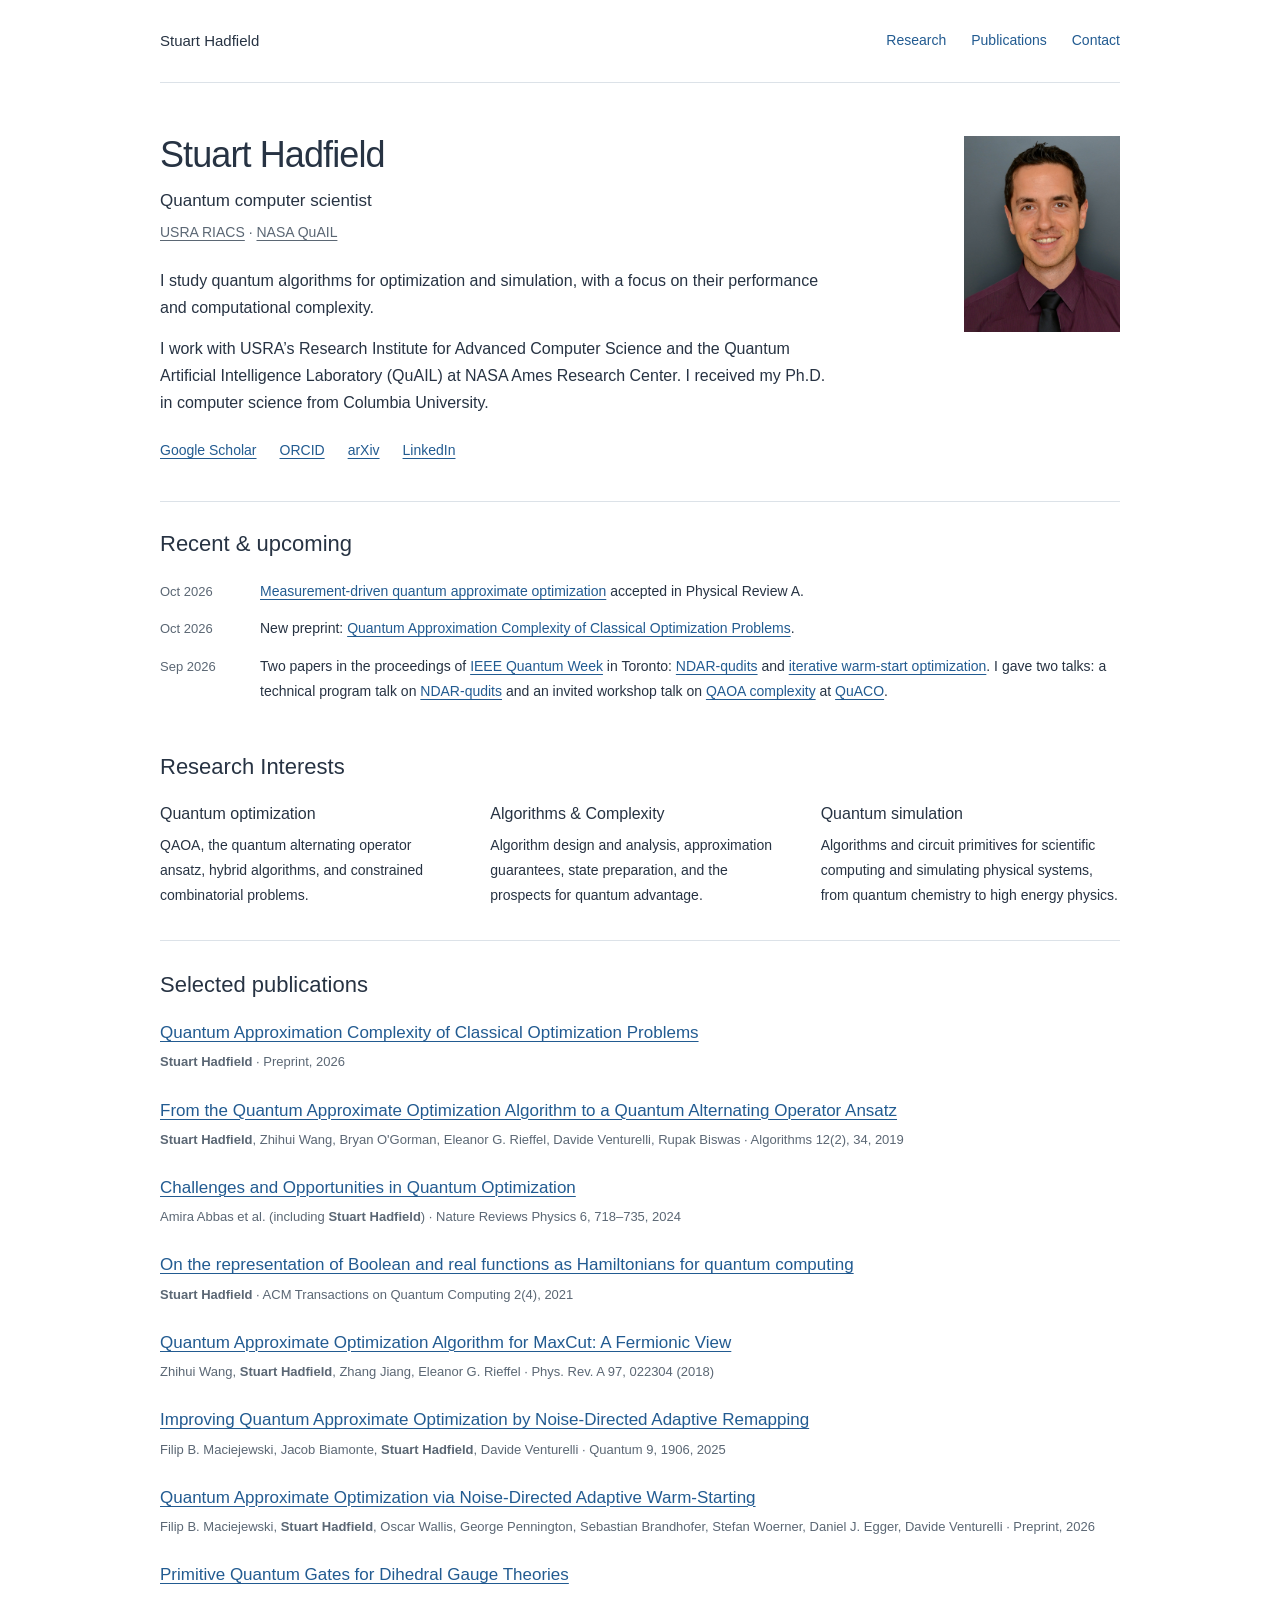
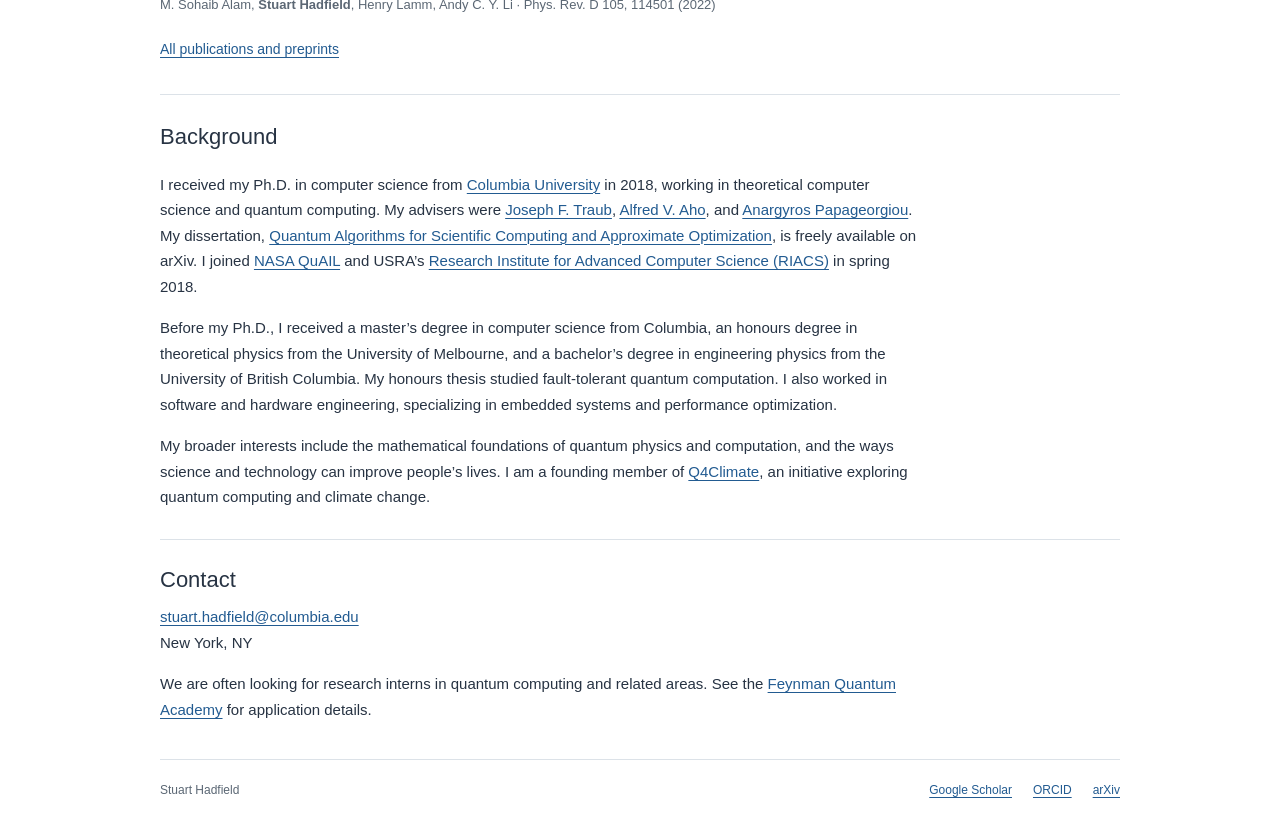
==== index.html @ d13da504 "Separate QAOA paper and QuACO workshop links" ====
<!doctype html>
<html lang="en">
<head>
  <meta charset="utf-8">
  <meta name="viewport" content="width=device-width, initial-scale=1">
  <title>Stuart Hadfield | Quantum Algorithms, Optimization &amp; Complexity</title>
  <meta name="description" content="Stuart Hadfield is a quantum computer scientist at USRA/RIACS and NASA QuAIL. Research in quantum algorithms, optimization, complexity, and simulation.">
  <meta name="theme-color" content="#ffffff">
  <meta name="color-scheme" content="light">
  <meta name="referrer" content="strict-origin-when-cross-origin">
  <link rel="canonical" href="https://stuarthadfield.me/">
  <link rel="icon" href="./assets/favicon.svg" type="image/svg+xml">
  <link rel="stylesheet" href="./assets/site.css">
  <meta property="og:type" content="website">
  <meta property="og:title" content="Stuart Hadfield | Quantum Algorithms, Optimization &amp; Complexity">
  <meta property="og:description" content="Stuart Hadfield is a quantum computer scientist at USRA/RIACS and NASA QuAIL. Research in quantum algorithms, optimization, complexity, and simulation.">
  <meta property="og:url" content="https://stuarthadfield.me/">
  <meta property="og:image" content="https://stuarthadfield.me/assets/stuart-hadfield.jpg">
  <meta property="og:image:alt" content="Stuart Hadfield">
  <meta name="twitter:card" content="summary">
  <script type="application/ld+json">{"@context": "https://schema.org", "@type": "ProfilePage", "url": "https://stuarthadfield.me/", "name": "Stuart Hadfield | Quantum Algorithms, Optimization & Complexity", "mainEntity": {"@type": "Person", "@id": "https://stuarthadfield.me/#person", "name": "Stuart Hadfield", "alternateName": "Stuart A. Hadfield", "url": "https://stuarthadfield.me/", "image": "https://stuarthadfield.me/assets/stuart-hadfield.jpg", "jobTitle": "Quantum computer scientist", "affiliation": {"@type": "Organization", "name": "USRA Research Institute for Advanced Computer Science"}, "alumniOf": {"@type": "CollegeOrUniversity", "name": "Columbia University"}, "sameAs": ["https://orcid.org/0000-0002-4607-3921", "https://scholar.google.com/citations?user=0zILLFkAAAAJ", "https://arxiv.org/a/hadfield_s_1", "https://github.com/stuartah"], "knowsAbout": ["Quantum algorithms", "Quantum optimization", "Computational complexity", "Quantum simulation"]}}</script>
  <script defer src="./assets/site.js"></script>
  <script defer src="./assets/analytics.js"></script>
</head>
<body>
<a class="skip-link" href="#main">Skip to content</a>
<header class="site-header wrap">
  <a class="wordmark" href="./" aria-label="Stuart Hadfield, home">Stuart Hadfield</a>
  <button class="menu-toggle" aria-expanded="false" aria-controls="primary-nav" type="button">Menu</button>
  <nav id="primary-nav" aria-label="Main navigation">
    <a href="./#research">Research</a>
    <a href="./publications/">Publications</a>
    <a href="./#contact">Contact</a>
  </nav>
</header>
<main id="main">
<div class="wrap">
  <section class="intro" aria-labelledby="home-title">
    <div class="intro-copy">
      <div class="intro-name">
        <h1 id="home-title">Stuart Hadfield</h1>
        <p class="intro-role">Quantum computer scientist</p>
        <p class="intro-affiliation"><a href="https://riacs.usra.edu/quantum/">USRA RIACS</a> · <a href="https://www.nasa.gov/intelligent-systems-division/discovery-and-systems-health/nasa-quail/">NASA QuAIL</a></p>
      </div>
      <div class="intro-bio">
        <p>I study quantum algorithms for optimization and simulation, with a focus on their performance and computational complexity.</p>
        <p>I work with USRA’s Research Institute for Advanced Computer Science and the Quantum Artificial Intelligence Laboratory (QuAIL) at NASA Ames Research Center. I received my Ph.D. in computer science from Columbia University.</p>
        <div class="intro-links"><a href="https://scholar.google.com/citations?user=0zILLFkAAAAJ">Google Scholar</a><a href="https://orcid.org/0000-0002-4607-3921">ORCID</a><a href="https://arxiv.org/a/hadfield_s_1">arXiv</a><a href="https://www.linkedin.com/in/stuart-hadfield-4b250715">LinkedIn</a></div>
      </div>
    </div>
    <figure class="portrait"><img src="assets/stuart-hadfield.jpg" width="1789" height="2048" alt="Stuart Hadfield" fetchpriority="high"></figure>
  </section>
  <section class="recent-updates" id="news" aria-labelledby="news-title"><h2 id="news-title">Recent &amp; upcoming</h2><ul class="updates-list"><li><time datetime="2026-10-22">Oct 2026</time><p><a href="https://journals.aps.org/pra/accepted/10.1103/6ftg-93hc">Measurement-driven quantum approximate optimization</a> accepted in Physical Review A.</p></li><li><time datetime="2026-10-07">Oct 2026</time><p>New preprint: <a href="https://arxiv.org/abs/2610.09584">Quantum Approximation Complexity of Classical Optimization Problems</a>.</p></li><li><time datetime="2026-09-17">Sep 2026</time><p>Two papers in the proceedings of <a href="https://qce.quantum.ieee.org/2026/qce26-schedule/paper-schedule/">IEEE Quantum Week</a> in Toronto: <a href="https://arxiv.org/abs/2606.28234">NDAR-qudits</a> and <a href="https://arxiv.org/abs/2604.26047">iterative warm-start optimization</a>. I gave two talks: a technical program talk on <a href="https://arxiv.org/abs/2606.28234">NDAR-qudits</a> and an invited workshop talk on <a href="https://arxiv.org/abs/2608.11385">QAOA complexity</a> at <a href="https://sites.google.com/view/quaco-qce/">QuACO</a>.</p></li></ul></section>
  <section class="research" id="research" aria-labelledby="research-title">
    <h2 id="research-title">Research Interests</h2>
    <div class="research-areas">
      <div><h3><a href="publications/?topic=Optimization">Quantum optimization</a></h3><p>QAOA, the quantum alternating operator ansatz, hybrid algorithms, and constrained combinatorial problems.</p></div>
      <div><h3><a href="publications/?topic=Complexity">Algorithms &amp; Complexity</a></h3><p>Algorithm design and analysis, approximation guarantees, state preparation, and the prospects for quantum advantage.</p></div>
      <div><h3><a href="publications/?topic=Simulation">Quantum simulation</a></h3><p>Algorithms and circuit primitives for scientific computing and simulating physical systems, from quantum chemistry to high energy physics.</p></div>
    </div>
  </section>
  <section class="selected-work" aria-labelledby="selected-title"><h2 id="selected-title">Selected publications</h2><ul class="selected-list"><li class="selected-paper">
  <h3><a href="https://arxiv.org/abs/2610.09584">Quantum Approximation Complexity of Classical Optimization Problems</a></h3>
  <p class="paper-meta"><strong>Stuart Hadfield</strong> · Preprint, 2026</p>
</li><li class="selected-paper">
  <h3><a href="https://arxiv.org/abs/1709.03489">From the Quantum Approximate Optimization Algorithm to a Quantum Alternating Operator Ansatz</a></h3>
  <p class="paper-meta"><strong>Stuart Hadfield</strong>, Zhihui Wang, Bryan O&#x27;Gorman, Eleanor G. Rieffel, Davide Venturelli, Rupak Biswas · Algorithms 12(2), 34, 2019</p>
</li><li class="selected-paper">
  <h3><a href="https://arxiv.org/abs/2312.02279">Challenges and Opportunities in Quantum Optimization</a></h3>
  <p class="paper-meta">Amira Abbas et al. (including <strong>Stuart Hadfield</strong>) · Nature Reviews Physics 6, 718–735, 2024</p>
</li><li class="selected-paper">
  <h3><a href="https://arxiv.org/abs/1804.09130">On the representation of Boolean and real functions as Hamiltonians for quantum computing</a></h3>
  <p class="paper-meta"><strong>Stuart Hadfield</strong> · ACM Transactions on Quantum Computing 2(4), 2021</p>
</li><li class="selected-paper">
  <h3><a href="https://arxiv.org/abs/1706.02998">Quantum Approximate Optimization Algorithm for MaxCut: A Fermionic View</a></h3>
  <p class="paper-meta">Zhihui Wang, <strong>Stuart Hadfield</strong>, Zhang Jiang, Eleanor G. Rieffel · Phys. Rev. A 97, 022304 (2018)</p>
</li><li class="selected-paper">
  <h3><a href="https://arxiv.org/abs/2404.01412">Improving Quantum Approximate Optimization by Noise-Directed Adaptive Remapping</a></h3>
  <p class="paper-meta">Filip B. Maciejewski, Jacob Biamonte, <strong>Stuart Hadfield</strong>, Davide Venturelli · Quantum 9, 1906, 2025</p>
</li><li class="selected-paper">
  <h3><a href="https://arxiv.org/abs/2607.09368">Quantum Approximate Optimization via Noise-Directed Adaptive Warm-Starting</a></h3>
  <p class="paper-meta">Filip B. Maciejewski, <strong>Stuart Hadfield</strong>, Oscar Wallis, George Pennington, Sebastian Brandhofer, Stefan Woerner, Daniel J. Egger, Davide Venturelli · Preprint, 2026</p>
</li><li class="selected-paper">
  <h3><a href="https://arxiv.org/abs/2108.13305">Primitive Quantum Gates for Dihedral Gauge Theories</a></h3>
  <p class="paper-meta">M. Sohaib Alam, <strong>Stuart Hadfield</strong>, Henry Lamm, Andy C. Y. Li · Phys. Rev. D 105, 114501 (2022)</p>
</li></ul><a class="browse-papers" href="publications/">All publications and preprints</a></section>
  <section class="background" id="about" aria-labelledby="background-title">
    <h2 id="background-title">Background</h2>
    <p>I received my Ph.D. in computer science from <a href="https://www.cs.columbia.edu/~stuartah/" title="Former Columbia homepage">Columbia University</a> in 2018, working in theoretical computer science and quantum computing. My advisers were <a href="https://www.cs.columbia.edu/~traub/">Joseph F. Traub</a>, <a href="https://www.cs.columbia.edu/~aho/">Alfred V. Aho</a>, and <a href="https://www.cs.columbia.edu/~ap/">Anargyros Papageorgiou</a>. My dissertation, <a href="https://arxiv.org/abs/1805.03265">Quantum Algorithms for Scientific Computing and Approximate Optimization</a>, is freely available on arXiv. I joined <a href="https://www.nasa.gov/intelligent-systems-division/discovery-and-systems-health/nasa-quail/">NASA QuAIL</a> and USRA’s <a href="https://riacs.usra.edu/quantum/">Research Institute for Advanced Computer Science (RIACS)</a> in spring 2018.</p>
    <p>Before my Ph.D., I received a master’s degree in computer science from Columbia, an honours degree in theoretical physics from the University of Melbourne, and a bachelor’s degree in engineering physics from the University of British Columbia. My honours thesis studied fault-tolerant quantum computation. I also worked in software and hardware engineering, specializing in embedded systems and performance optimization.</p>
    <p>My broader interests include the mathematical foundations of quantum physics and computation, and the ways science and technology can improve people’s lives. I am a founding member of <a href="https://q4climate.org/">Q4Climate</a>, an initiative exploring quantum computing and climate change.</p>
  </section>
  <section class="contact" id="contact" aria-labelledby="contact-title"><h2 id="contact-title">Contact</h2><p><a class="contact-email" href="mailto:stuart.hadfield@columbia.edu">stuart.hadfield@columbia.edu</a></p><p>New York, NY</p><p class="internship-note">We are often looking for research interns in quantum computing and related areas. See the <a href="https://riacs.usra.edu/quantum/academy/">Feynman Quantum Academy</a> for application details.</p></section>
</div>
</main>
<footer class="site-footer wrap">
  <span>Stuart Hadfield</span>
  <div class="footer-links"><a href="https://scholar.google.com/citations?user=0zILLFkAAAAJ">Google Scholar</a><a href="https://orcid.org/0000-0002-4607-3921">ORCID</a><a href="https://arxiv.org/a/hadfield_s_1">arXiv</a></div>
</footer>
<!-- Existing Clicky tracker runs only on the public production hostname. -->
</body>
</html>
---- assets/site.css ----
/* Quiet modern: Ink and blue. */
:root{color-scheme:light;--page:#fff;--ink:#273343;--muted:#5b6774;--link:#225b91;--rule:#dce2e8;--soft:#f4f7fa;--font:-apple-system,BlinkMacSystemFont,'Segoe UI',Arial,sans-serif;--width:960px}
*{box-sizing:border-box}html{scroll-behavior:smooth;scroll-padding-top:24px}body{margin:0;background:var(--page);color:var(--ink);font:16px/1.7 var(--font);-webkit-font-smoothing:antialiased}h1,h2,h3,p,figure{margin:0}h1,h2,h3{color:var(--ink);font-weight:500}h1{font-size:36px;line-height:1.25;letter-spacing:-.025em}h2{font-size:22px;line-height:1.4;margin-bottom:19px}h3{font-size:16px;line-height:1.5;margin-bottom:7px}a{color:var(--link);text-underline-offset:3px;text-decoration-thickness:1px}a:hover{text-decoration-thickness:2px}button,input,select{font:inherit}button,summary{cursor:pointer}a,button,input,select,summary{touch-action:manipulation}:focus-visible{outline:2px solid var(--link);outline-offset:4px}::selection{background:#dceafa;color:var(--ink)}[hidden]{display:none!important}img{display:block;max-width:100%;height:auto}.wrap{width:min(var(--width),calc(100% - 80px));margin-inline:auto}.skip-link{position:absolute;top:8px;left:16px;z-index:20;padding:8px 14px;background:var(--page);transform:translateY(-160%)}.skip-link:focus{transform:translateY(0)}
.site-header{display:flex;align-items:center;justify-content:space-between;gap:28px;min-height:83px;border-bottom:1px solid var(--rule)}.wordmark{color:var(--ink);text-decoration:none;font-size:15px;font-weight:500}nav{display:flex;align-items:center;flex-wrap:wrap;gap:25px}nav a{text-decoration:none;font-size:14px;padding:8px 0}nav a[aria-current=page]{text-decoration:underline}.menu-toggle{display:none;border:1px solid #b4bfca;color:var(--ink);background:var(--page);padding:7px 12px;font-size:14px}
.intro{display:grid;grid-template-columns:minmax(0,1fr) 156px;gap:54px;padding:49px 0 39px}.intro h1{margin-bottom:10px}.intro-role{margin-bottom:5px;font-size:17px}.intro-affiliation{color:var(--muted);font-size:14px}.intro-affiliation a{color:inherit}.intro-bio{margin-top:22px;max-width:680px}.intro-bio p+p{margin-top:14px}.intro-links{display:flex;flex-wrap:wrap;gap:8px 23px;margin-top:22px;font-size:14px}.portrait{padding-top:4px}.portrait img{width:156px;height:196px;object-fit:cover;object-position:50% 38%}.research{padding-top:18px;padding-bottom:32px}.research-areas{display:grid;grid-template-columns:repeat(3,minmax(0,1fr));gap:31px}.research-areas p{font-size:14px;line-height:1.8}.research-areas h3 a{text-decoration:none;color:var(--ink)}.research-areas h3 a:hover{color:var(--link);text-decoration:underline}.selected-work{border-top:1px solid var(--rule);padding-top:29px;padding-bottom:32px}.selected-list{list-style:none;padding:0;margin:0}.selected-paper+.selected-paper{margin-top:24px}.selected-paper h3{font-size:17px;font-weight:400;line-height:1.55;margin:0 0 5px}.selected-paper .paper-meta{color:var(--muted);font-size:13px}.selected-paper .paper-summary{font-size:14px;margin-top:5px;line-height:1.75}.browse-papers{display:inline-block;margin-top:22px;font-size:14px}.background{padding:27px 0 29px;border-top:1px solid var(--rule)}.background p{max-width:760px;font-size:15px}.background p+p{margin-top:16px}.contact{padding:25px 0 37px;border-top:1px solid var(--rule)}.contact h2{margin-bottom:9px}.contact p{font-size:15px}.site-footer{display:flex;justify-content:space-between;align-items:baseline;gap:24px;padding:20px 0 28px;border-top:1px solid var(--rule);color:var(--muted);font-size:12px}.footer-links{display:flex;gap:21px;flex-wrap:wrap}
.page-intro{padding:41px 0 30px}.page-intro h1{margin-bottom:16px}.page-intro>p{max-width:720px;color:var(--muted)}.page-intro .intro-links{margin-top:19px}.publication-tools{padding:20px 0 16px;border-top:1px solid var(--rule);border-bottom:1px solid var(--rule)}.filter-fields{display:grid;grid-template-columns:minmax(220px,1fr) 165px 165px 135px 95px;gap:16px}.field{min-width:0}.field label{display:block;margin-bottom:7px;font-size:12px;color:var(--muted)}.field input,.field select{width:100%;height:42px;padding:8px 10px;border:1px solid #b4bfca;border-radius:0;background:var(--page);color:var(--ink);font-size:14px}.filter-status{display:flex;align-items:center;justify-content:space-between;gap:16px;margin-top:13px;min-height:24px;font-size:12px;color:var(--muted)}.reset-filters{padding:0;background:none;color:var(--link);border:0;text-decoration:underline;text-underline-offset:3px;font-size:12px}.status-note{color:var(--muted);font-size:12px;margin-top:7px;line-height:1.7}.pub-list{padding-bottom:10px}.publication{display:grid;grid-template-columns:60px minmax(0,1fr);gap:23px;padding:25px 0 27px;border-bottom:1px solid var(--rule)}.pub-year{color:var(--muted);font-size:14px;padding-top:3px}.publication h2{font-size:18px;font-weight:400;line-height:1.55;margin-bottom:7px;letter-spacing:0}.pub-authors{font-size:12px;color:var(--muted);line-height:1.8}.pub-authors strong{font-weight:500;color:var(--ink)}.pub-venue{font-size:13px;margin:5px 0 10px}.pub-links{display:flex;align-items:baseline;gap:8px 18px;flex-wrap:wrap}.pub-links>a,.pub-links>details>summary{font-size:12px;color:var(--link)}.pub-links>details{display:contents}.pub-links>details>summary{list-style:none;text-decoration:underline;text-underline-offset:3px}.pub-links>details>summary::-webkit-details-marker{display:none}.pub-links>details>summary::after{content:' +'}.pub-links>details[open]>summary::after{content:' −'}.pub-links>details>div{flex-basis:100%;padding:15px 18px;margin-top:3px;background:var(--soft);font-size:14px;line-height:1.8;min-width:0}.citation pre{margin:0 0 11px;white-space:pre-wrap;overflow-wrap:anywhere;font:12px/1.7 ui-monospace,Consolas,monospace}.copy-citation{font-size:12px;padding:5px 10px;border:1px solid #b4bfca;background:var(--page);color:var(--ink)}.empty-state{padding:43px 0}.empty-state h2{margin-bottom:8px}.empty-state p,.pub-note{color:var(--muted);font-size:13px}.pub-note{padding:20px 0 31px}.publications-contact{padding:26px 0 33px}.error-page{padding:65px 0;min-height:55vh}.error-page h1{margin-bottom:20px}.error-page p{margin-bottom:18px}
@media(max-width:820px){.wrap{width:calc(100% - 48px)}nav{gap:20px}.intro{gap:35px}.filter-fields{grid-template-columns:repeat(2,minmax(0,1fr));gap:12px}.field:first-child{grid-column:1/-1}}
@media(max-width:640px){.wrap{width:calc(100% - 40px)}.site-header{min-height:72px;flex-wrap:wrap;gap:0}.wordmark{font-size:14px}nav{font-size:13px;gap:19px;padding-block:7px}.js .menu-toggle{display:block}.js nav{display:none;width:100%;justify-content:space-between;padding:9px 0 17px}.js nav[data-open=true]{display:flex}nav a{font-size:13px}.intro{grid-template-columns:minmax(0,1fr) 96px;gap:20px;padding:33px 0 28px}.intro-copy{display:contents}.intro-name{grid-column:1;grid-row:1}.intro h1{font-size:29px;line-height:1.3;margin-bottom:10px}.intro-role{font-size:15px}.intro-affiliation{font-size:12px;line-height:1.75}.portrait{grid-column:2;grid-row:1}.portrait img{width:96px;height:122px}.intro-bio{grid-column:1/-1;margin-top:0;font-size:15px}.intro-links{font-size:13px;gap:8px 20px;margin-top:18px}h2{font-size:21px}.research{padding-top:9px;padding-bottom:27px}.research-areas{grid-template-columns:1fr;gap:20px}.research-areas h3{margin-bottom:4px}.selected-work{padding-top:25px;padding-bottom:28px}.selected-paper h3{font-size:16px}.selected-paper .paper-meta{font-size:12px}.selected-paper .paper-summary{font-size:13px}.background,.contact{padding-block:24px}.background p,.contact p{font-size:14px}.site-footer{display:block;padding-bottom:25px}.footer-links{gap:20px;margin-top:12px}.page-intro{padding:31px 0 25px}.page-intro h1{font-size:30px}.page-intro>p{font-size:15px}.filter-fields{grid-template-columns:repeat(2,minmax(0,1fr));gap:14px 12px}.field:first-child{grid-column:1/-1}.field:nth-child(4){grid-column:1}.field:nth-child(5){grid-column:2}.field input,.field select{font-size:16px}.publication{grid-template-columns:1fr;gap:7px;padding-block:22px}.pub-year{font-size:12px}.publication h2{font-size:17px}.pub-authors,.pub-venue{font-size:12px}.pub-links>details>div{padding:13px;font-size:13px}.citation pre{font-size:11px}.contact-email{overflow-wrap:anywhere}}
@media(prefers-reduced-motion:reduce){html{scroll-behavior:auto}}
@media print{body{font-size:11pt}.wrap{width:100%}nav,.menu-toggle,.skip-link,.publication-tools,.pub-links,.site-footer{display:none!important}.site-header{min-height:40px}.intro{padding-block:25px}.publication,.selected-paper{break-inside:avoid}.publication[hidden]{display:grid!important}a{color:black;text-decoration:none}}
.contact .internship-note{margin-top:16px;max-width:760px}
.recent-updates{border-top:1px solid var(--rule);padding:27px 0 30px}.updates-list{list-style:none;padding:0;margin:0;display:grid;gap:12px}.updates-list li{display:grid;grid-template-columns:82px minmax(0,1fr);gap:18px;align-items:baseline}.updates-list time{font-size:13px;color:var(--muted);white-space:nowrap}.updates-list p{font-size:14px;line-height:1.8;overflow-wrap:anywhere}
@media(max-width:640px){.recent-updates{padding:24px 0}.updates-list{gap:14px}.updates-list li{grid-template-columns:67px minmax(0,1fr);gap:12px}.updates-list time{font-size:12px}}
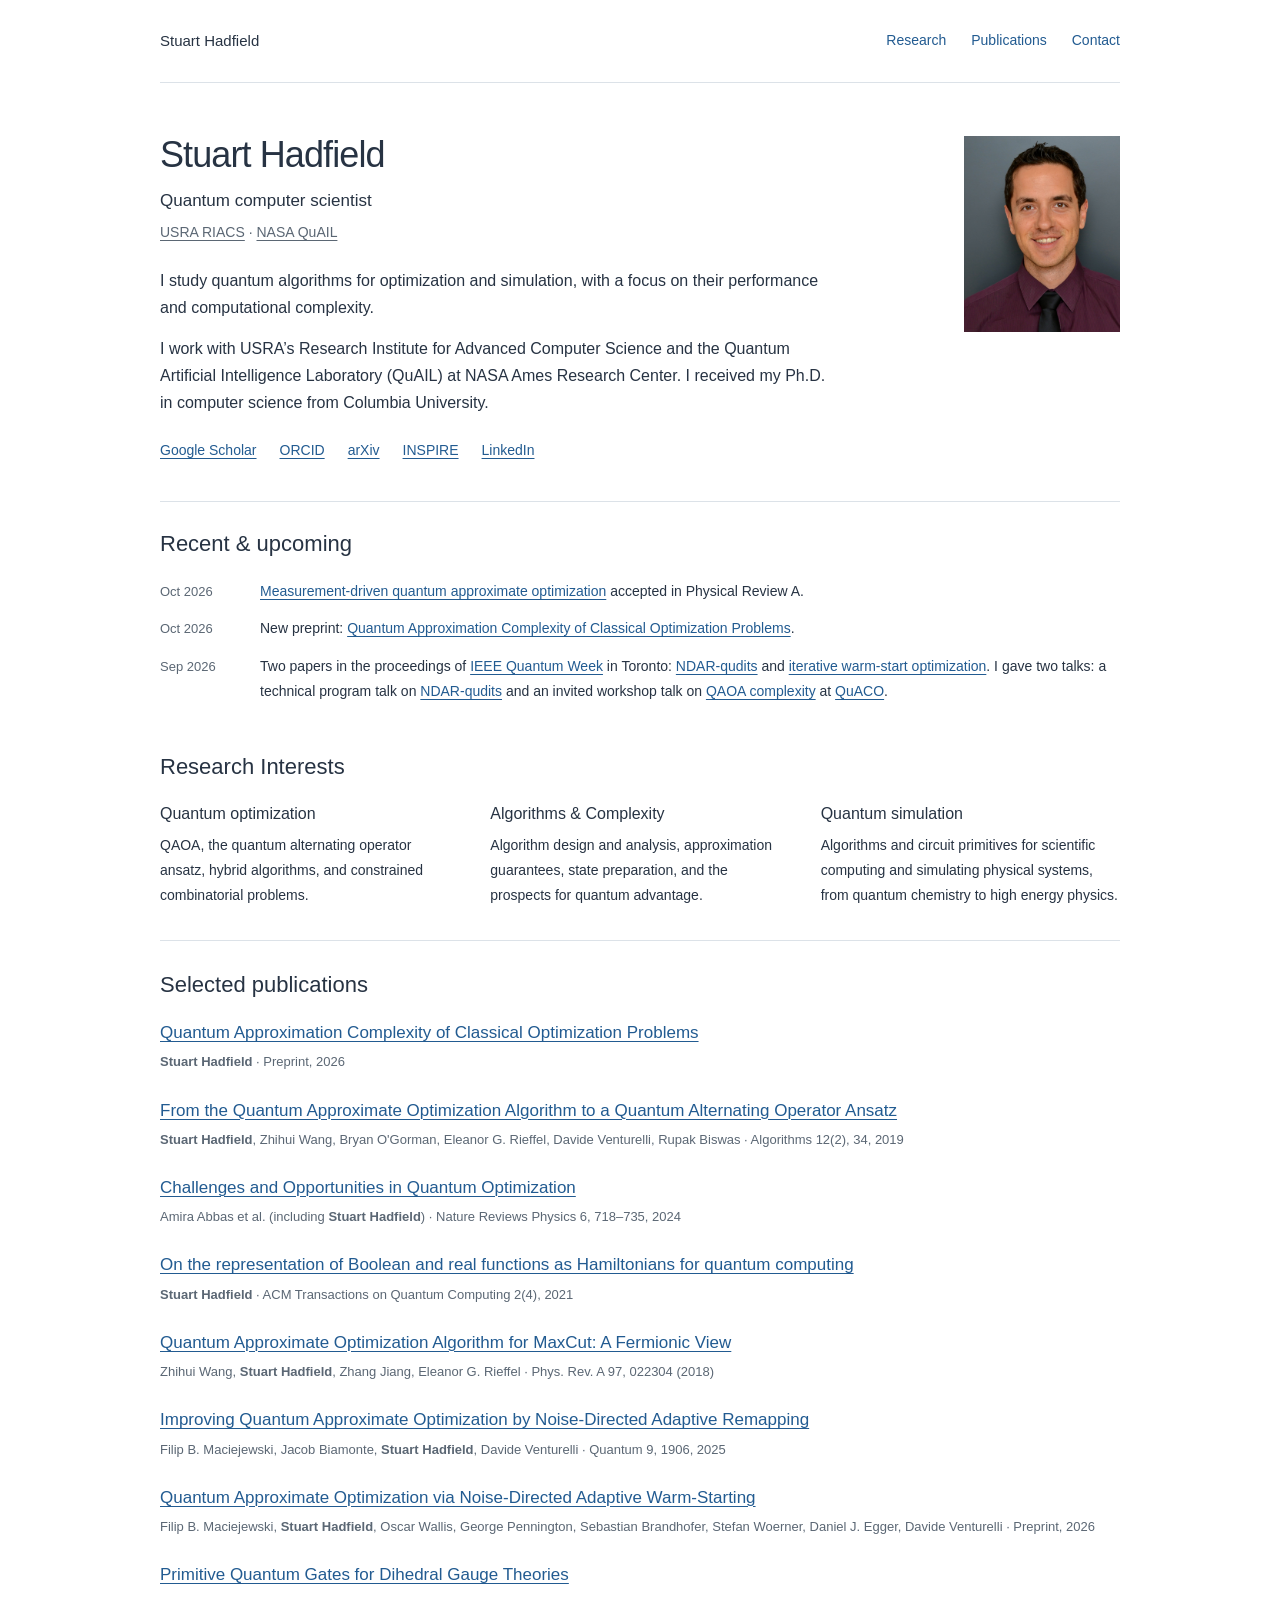
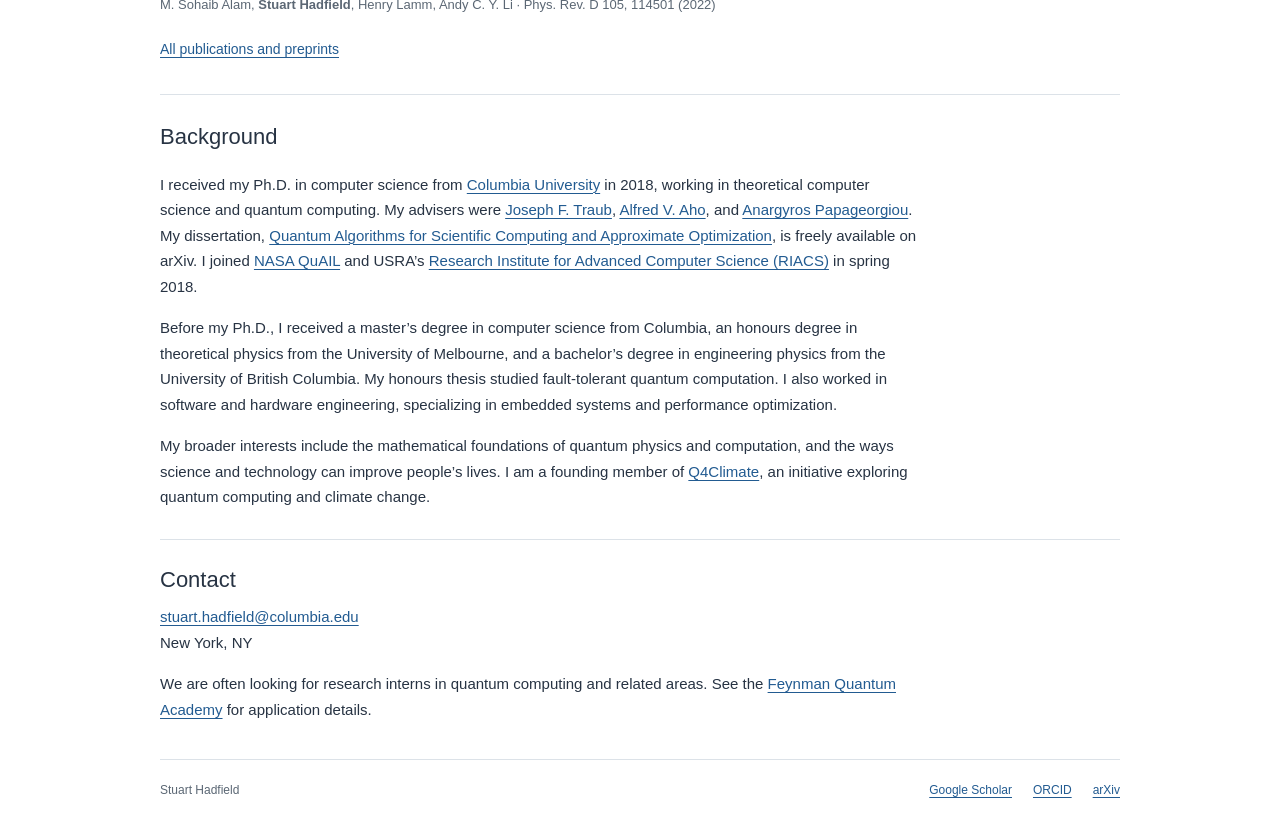
==== commit 4ad3a665: "Add INSPIRE author profile link" ====
--- a/index.html
+++ b/index.html
@@ -45,7 +45,7 @@
       <div class="intro-bio">
         <p>I study quantum algorithms for optimization and simulation, with a focus on their performance and computational complexity.</p>
         <p>I work with USRA’s Research Institute for Advanced Computer Science and the Quantum Artificial Intelligence Laboratory (QuAIL) at NASA Ames Research Center. I received my Ph.D. in computer science from Columbia University.</p>
-        <div class="intro-links"><a href="https://scholar.google.com/citations?user=0zILLFkAAAAJ">Google Scholar</a><a href="https://orcid.org/0000-0002-4607-3921">ORCID</a><a href="https://arxiv.org/a/hadfield_s_1">arXiv</a><a href="https://www.linkedin.com/in/stuart-hadfield-4b250715">LinkedIn</a></div>
+        <div class="intro-links"><a href="https://scholar.google.com/citations?user=0zILLFkAAAAJ">Google Scholar</a><a href="https://orcid.org/0000-0002-4607-3921">ORCID</a><a href="https://arxiv.org/a/hadfield_s_1">arXiv</a><a href="https://inspirehep.net/authors/1913623">INSPIRE</a><a href="https://www.linkedin.com/in/stuart-hadfield-4b250715">LinkedIn</a></div>
       </div>
     </div>
     <figure class="portrait"><img src="assets/stuart-hadfield.jpg" width="1789" height="2048" alt="Stuart Hadfield" fetchpriority="high"></figure>
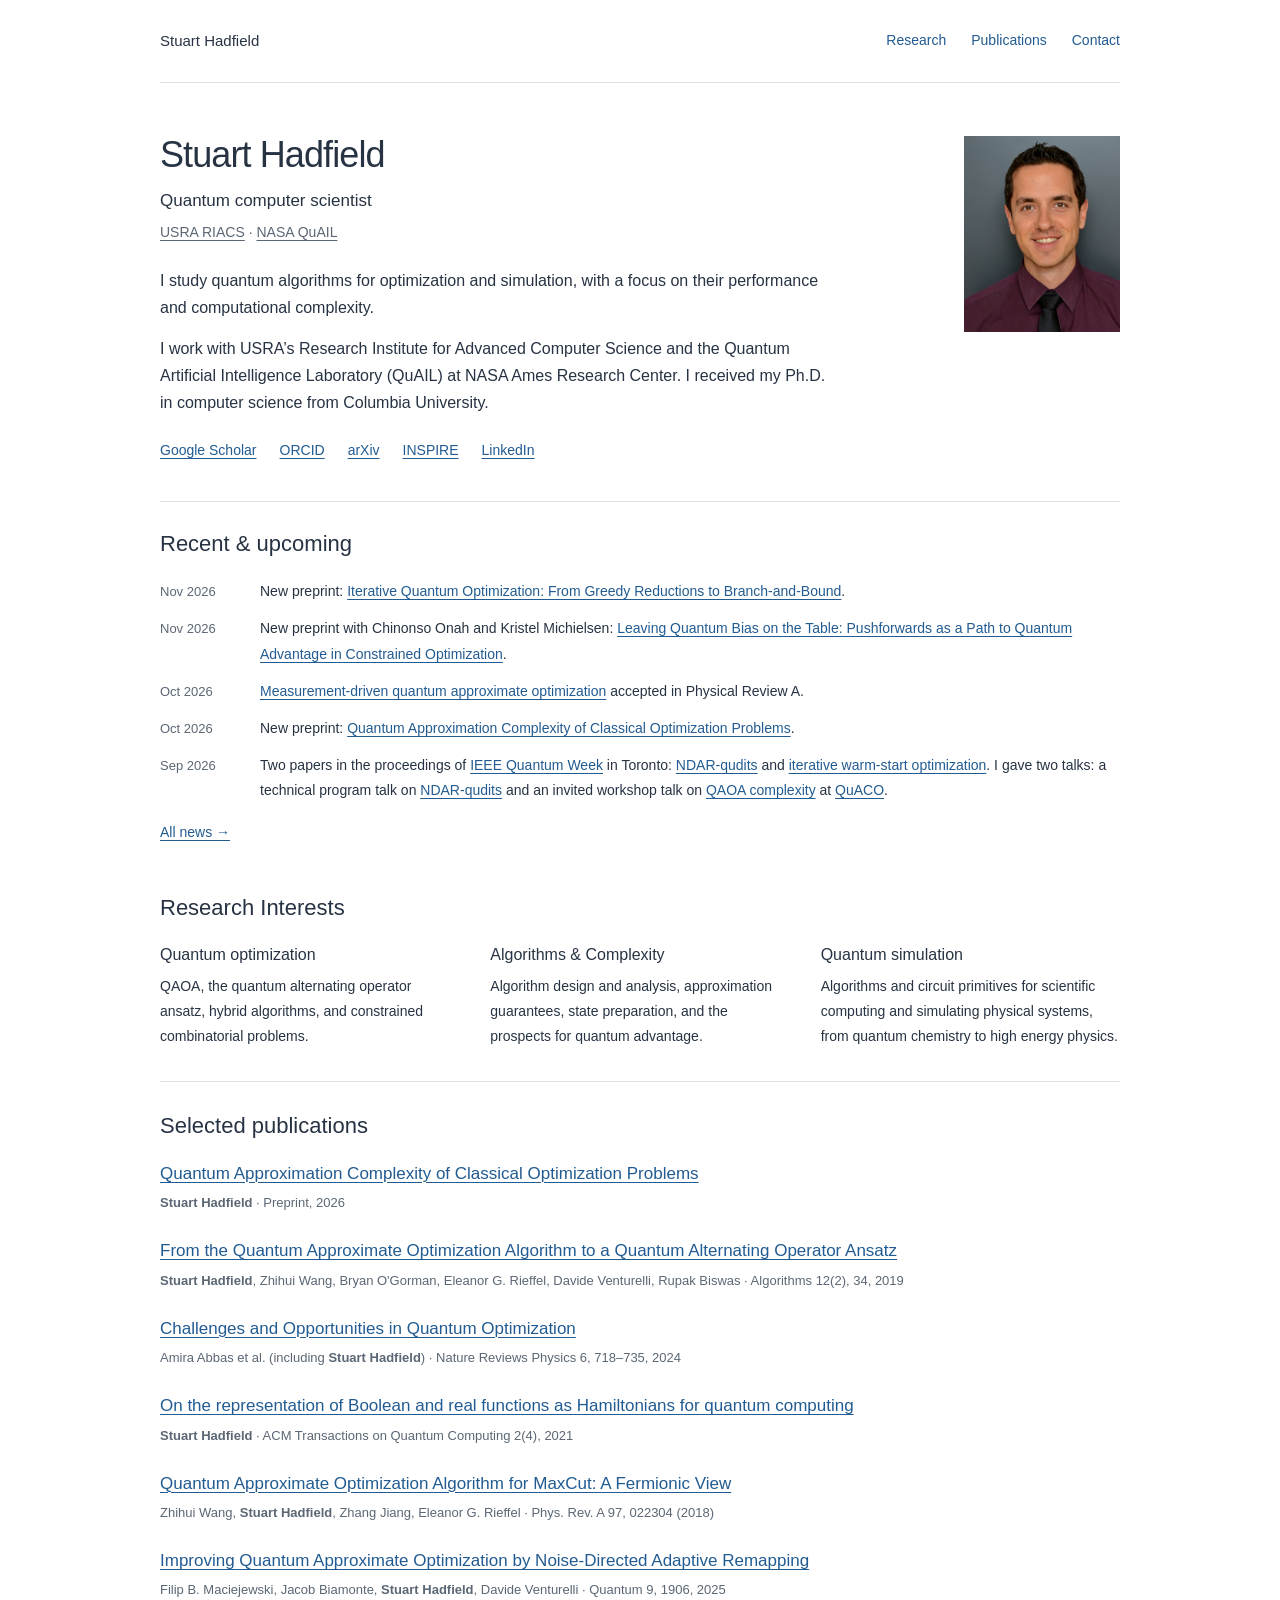
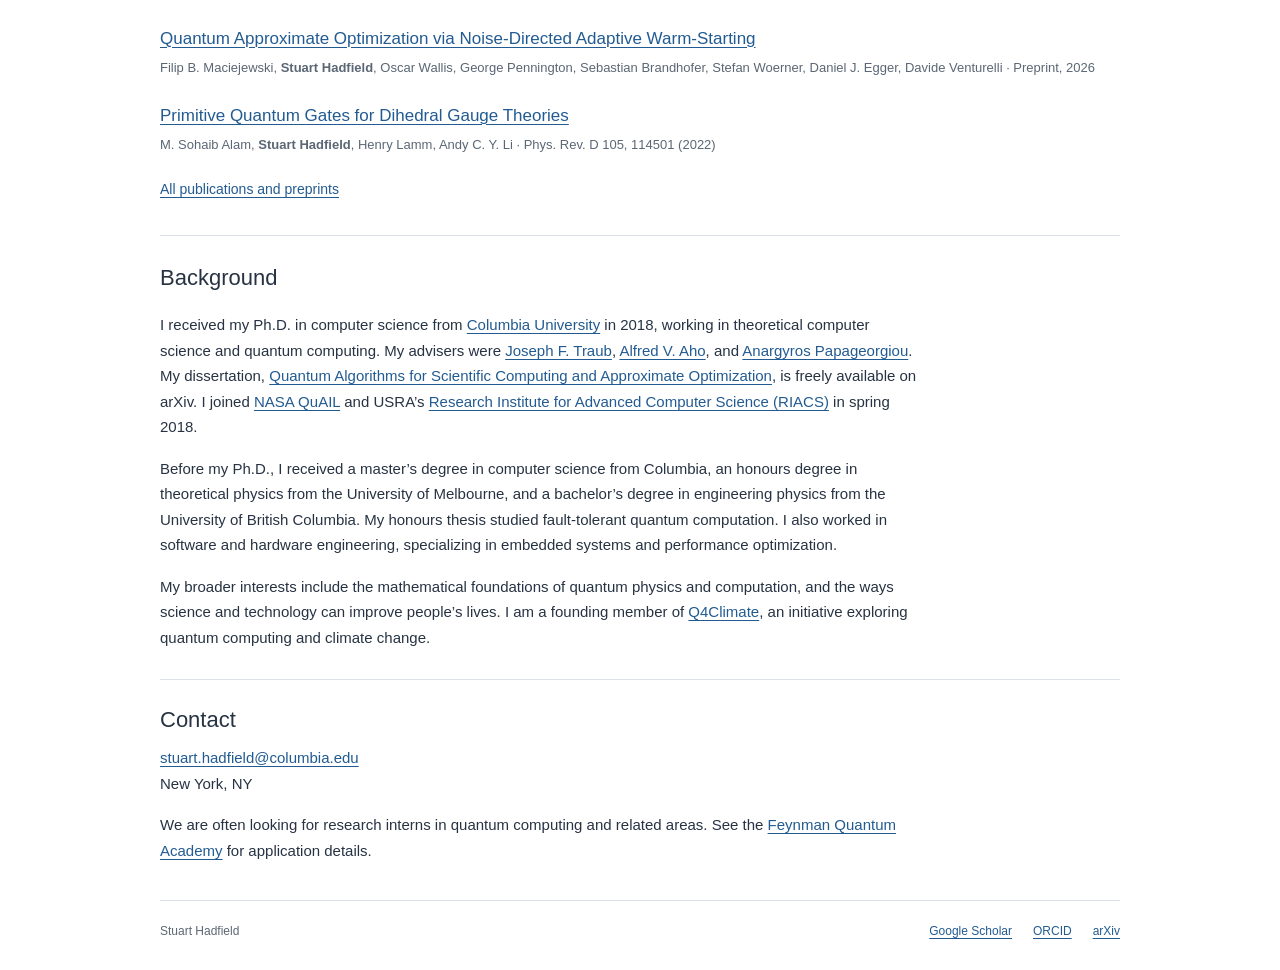
==== commit 945b9693: "Add a shared news archive, five balanced homepage updates, and new papers" ====
--- a/index.html
+++ b/index.html
@@ -50,7 +50,7 @@
     </div>
     <figure class="portrait"><img src="assets/stuart-hadfield.jpg" width="1789" height="2048" alt="Stuart Hadfield" fetchpriority="high"></figure>
   </section>
-  <section class="recent-updates" id="news" aria-labelledby="news-title"><h2 id="news-title">Recent &amp; upcoming</h2><ul class="updates-list"><li><time datetime="2026-10-22">Oct 2026</time><p><a href="https://journals.aps.org/pra/accepted/10.1103/6ftg-93hc">Measurement-driven quantum approximate optimization</a> accepted in Physical Review A.</p></li><li><time datetime="2026-10-07">Oct 2026</time><p>New preprint: <a href="https://arxiv.org/abs/2610.09584">Quantum Approximation Complexity of Classical Optimization Problems</a>.</p></li><li><time datetime="2026-09-17">Sep 2026</time><p>Two papers in the proceedings of <a href="https://qce.quantum.ieee.org/2026/qce26-schedule/paper-schedule/">IEEE Quantum Week</a> in Toronto: <a href="https://arxiv.org/abs/2606.28234">NDAR-qudits</a> and <a href="https://arxiv.org/abs/2604.26047">iterative warm-start optimization</a>. I gave two talks: a technical program talk on <a href="https://arxiv.org/abs/2606.28234">NDAR-qudits</a> and an invited workshop talk on <a href="https://arxiv.org/abs/2608.11385">QAOA complexity</a> at <a href="https://sites.google.com/view/quaco-qce/">QuACO</a>.</p></li></ul></section>
+  <section class="recent-updates" id="news" aria-labelledby="news-title"><h2 id="news-title">Recent &amp; upcoming</h2><ul class="updates-list"><li id="news-tree-iqo-preprint"><time datetime="2026-11">Nov 2026</time><p>New preprint: <a href="https://arxiv.org/abs/2611.00678">Iterative Quantum Optimization: From Greedy Reductions to Branch-and-Bound</a>.</p></li><li id="news-pushforwards-preprint"><time datetime="2026-11">Nov 2026</time><p>New preprint with Chinonso Onah and Kristel Michielsen: <a href="https://arxiv.org/abs/2611.00759">Leaving Quantum Bias on the Table: Pushforwards as a Path to Quantum Advantage in Constrained Optimization</a>.</p></li><li id="news-measurement-driven-pra-acceptance"><time datetime="2026-10-22">Oct 2026</time><p><a href="https://journals.aps.org/pra/accepted/10.1103/6ftg-93hc">Measurement-driven quantum approximate optimization</a> accepted in Physical Review A.</p></li><li id="news-quantum-approximation-complexity-preprint"><time datetime="2026-10-07">Oct 2026</time><p>New preprint: <a href="https://arxiv.org/abs/2610.09584">Quantum Approximation Complexity of Classical Optimization Problems</a>.</p></li><li id="news-ieee-quantum-week-2026"><time datetime="2026-09-17">Sep 2026</time><p>Two papers in the proceedings of <a href="https://qce.quantum.ieee.org/2026/qce26-schedule/paper-schedule/">IEEE Quantum Week</a> in Toronto: <a href="https://arxiv.org/abs/2606.28234">NDAR-qudits</a> and <a href="https://arxiv.org/abs/2604.26047">iterative warm-start optimization</a>. I gave two talks: a technical program talk on <a href="https://arxiv.org/abs/2606.28234">NDAR-qudits</a> and an invited workshop talk on <a href="https://arxiv.org/abs/2608.11385">QAOA complexity</a> at <a href="https://sites.google.com/view/quaco-qce/">QuACO</a>.</p></li></ul><a class="all-news" href="news/">All news →</a></section>
   <section class="research" id="research" aria-labelledby="research-title">
     <h2 id="research-title">Research Interests</h2>
     <div class="research-areas">
--- a/assets/site.css
+++ b/assets/site.css
@@ -11,3 +11,5 @@
 .contact .internship-note{margin-top:16px;max-width:760px}
 .recent-updates{border-top:1px solid var(--rule);padding:27px 0 30px}.updates-list{list-style:none;padding:0;margin:0;display:grid;gap:12px}.updates-list li{display:grid;grid-template-columns:82px minmax(0,1fr);gap:18px;align-items:baseline}.updates-list time{font-size:13px;color:var(--muted);white-space:nowrap}.updates-list p{font-size:14px;line-height:1.8;overflow-wrap:anywhere}
 @media(max-width:640px){.recent-updates{padding:24px 0}.updates-list{gap:14px}.updates-list li{grid-template-columns:67px minmax(0,1fr);gap:12px}.updates-list time{font-size:12px}}
+
+.all-news{display:inline-block;margin-top:17px;font-size:14px}.news-archive{padding-bottom:38px}.news-year{padding:0 0 30px}.news-year+.news-year{border-top:1px solid var(--rule);padding-top:28px}.news-year h2{margin-bottom:19px}.news-archive .updates-list{gap:18px}
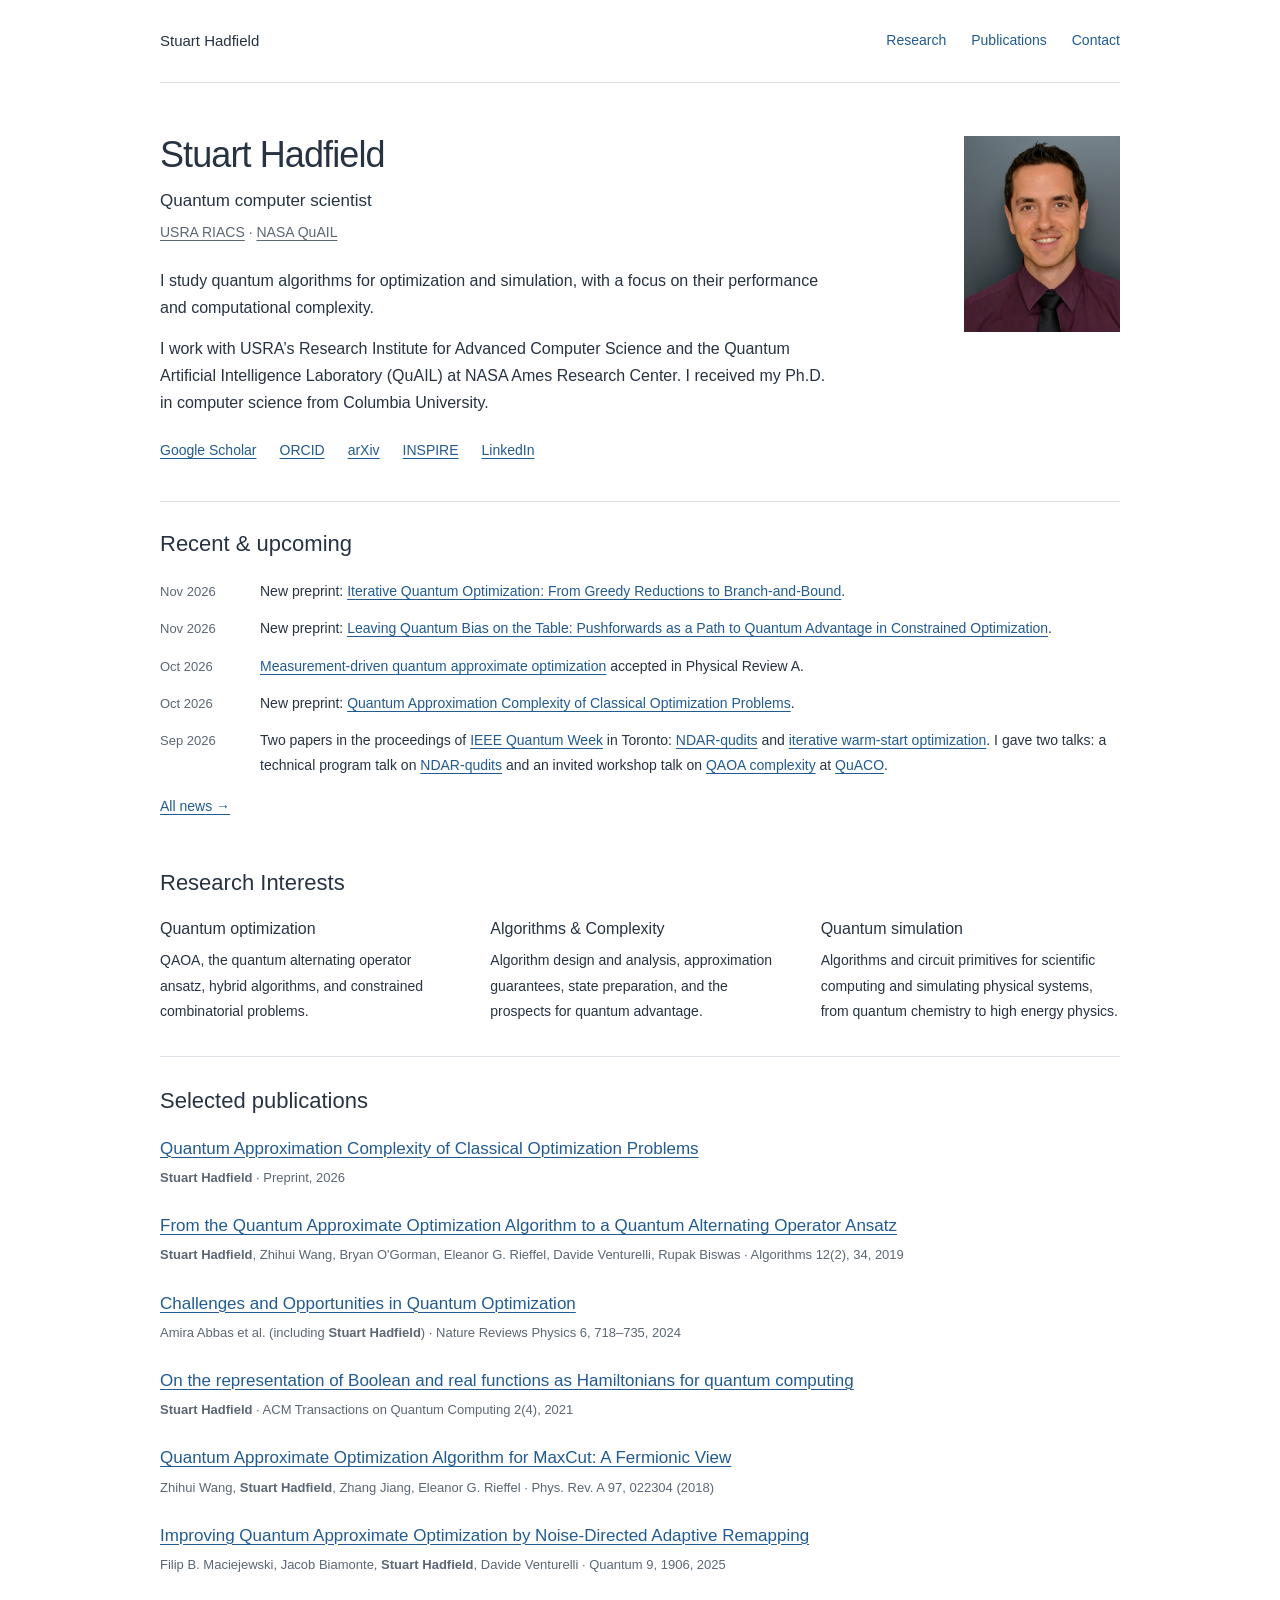
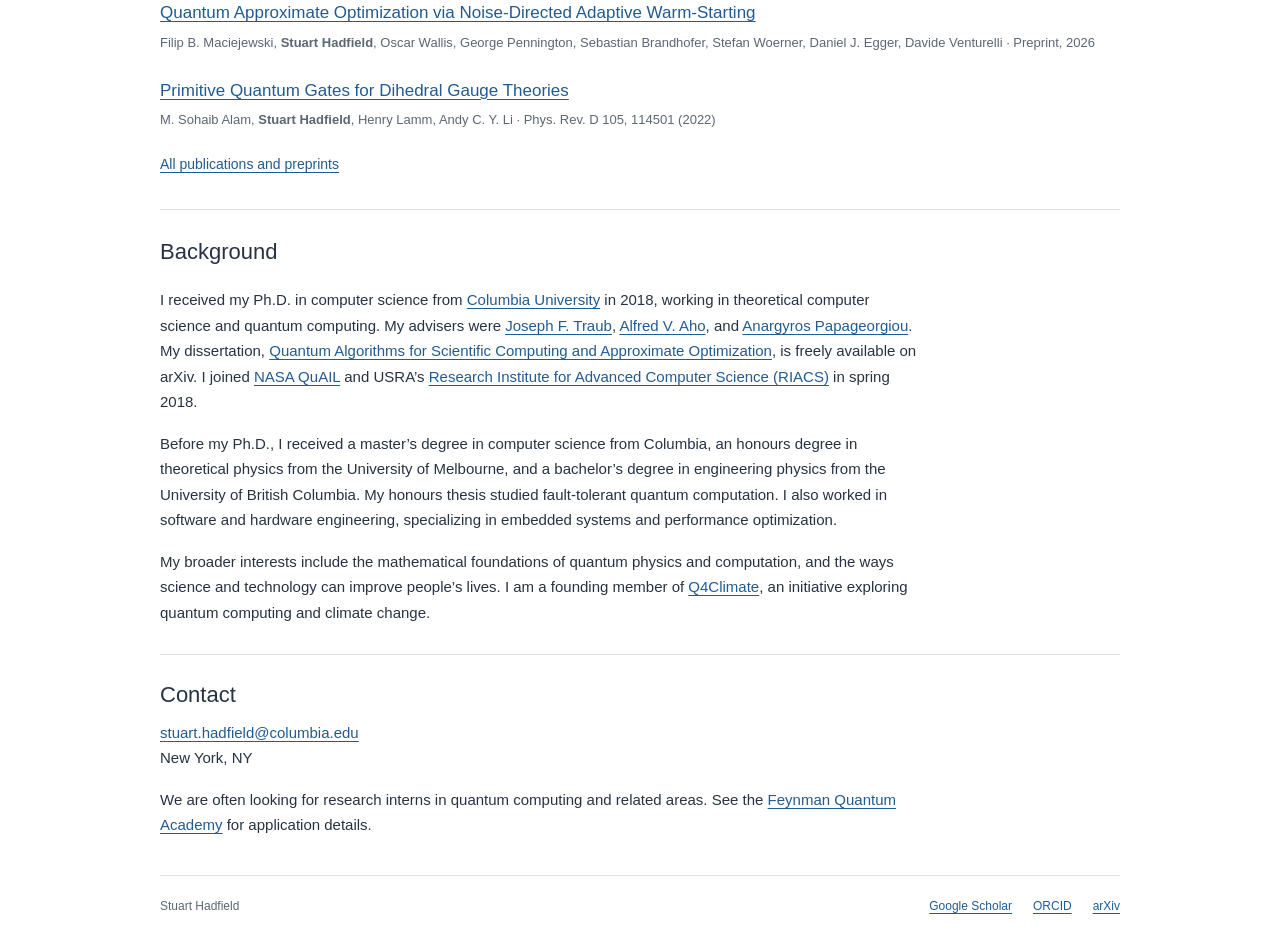
==== commit 0e497038: "Use consistent wording for the two new preprint announcements" ====
--- a/index.html
+++ b/index.html
@@ -50,7 +50,7 @@
     </div>
     <figure class="portrait"><img src="assets/stuart-hadfield.jpg" width="1789" height="2048" alt="Stuart Hadfield" fetchpriority="high"></figure>
   </section>
-  <section class="recent-updates" id="news" aria-labelledby="news-title"><h2 id="news-title">Recent &amp; upcoming</h2><ul class="updates-list"><li id="news-tree-iqo-preprint"><time datetime="2026-11">Nov 2026</time><p>New preprint: <a href="https://arxiv.org/abs/2611.00678">Iterative Quantum Optimization: From Greedy Reductions to Branch-and-Bound</a>.</p></li><li id="news-pushforwards-preprint"><time datetime="2026-11">Nov 2026</time><p>New preprint with Chinonso Onah and Kristel Michielsen: <a href="https://arxiv.org/abs/2611.00759">Leaving Quantum Bias on the Table: Pushforwards as a Path to Quantum Advantage in Constrained Optimization</a>.</p></li><li id="news-measurement-driven-pra-acceptance"><time datetime="2026-10-22">Oct 2026</time><p><a href="https://journals.aps.org/pra/accepted/10.1103/6ftg-93hc">Measurement-driven quantum approximate optimization</a> accepted in Physical Review A.</p></li><li id="news-quantum-approximation-complexity-preprint"><time datetime="2026-10-07">Oct 2026</time><p>New preprint: <a href="https://arxiv.org/abs/2610.09584">Quantum Approximation Complexity of Classical Optimization Problems</a>.</p></li><li id="news-ieee-quantum-week-2026"><time datetime="2026-09-17">Sep 2026</time><p>Two papers in the proceedings of <a href="https://qce.quantum.ieee.org/2026/qce26-schedule/paper-schedule/">IEEE Quantum Week</a> in Toronto: <a href="https://arxiv.org/abs/2606.28234">NDAR-qudits</a> and <a href="https://arxiv.org/abs/2604.26047">iterative warm-start optimization</a>. I gave two talks: a technical program talk on <a href="https://arxiv.org/abs/2606.28234">NDAR-qudits</a> and an invited workshop talk on <a href="https://arxiv.org/abs/2608.11385">QAOA complexity</a> at <a href="https://sites.google.com/view/quaco-qce/">QuACO</a>.</p></li></ul><a class="all-news" href="news/">All news →</a></section>
+  <section class="recent-updates" id="news" aria-labelledby="news-title"><h2 id="news-title">Recent &amp; upcoming</h2><ul class="updates-list"><li id="news-tree-iqo-preprint"><time datetime="2026-11">Nov 2026</time><p>New preprint: <a href="https://arxiv.org/abs/2611.00678">Iterative Quantum Optimization: From Greedy Reductions to Branch-and-Bound</a>.</p></li><li id="news-pushforwards-preprint"><time datetime="2026-11">Nov 2026</time><p>New preprint: <a href="https://arxiv.org/abs/2611.00759">Leaving Quantum Bias on the Table: Pushforwards as a Path to Quantum Advantage in Constrained Optimization</a>.</p></li><li id="news-measurement-driven-pra-acceptance"><time datetime="2026-10-22">Oct 2026</time><p><a href="https://journals.aps.org/pra/accepted/10.1103/6ftg-93hc">Measurement-driven quantum approximate optimization</a> accepted in Physical Review A.</p></li><li id="news-quantum-approximation-complexity-preprint"><time datetime="2026-10-07">Oct 2026</time><p>New preprint: <a href="https://arxiv.org/abs/2610.09584">Quantum Approximation Complexity of Classical Optimization Problems</a>.</p></li><li id="news-ieee-quantum-week-2026"><time datetime="2026-09-17">Sep 2026</time><p>Two papers in the proceedings of <a href="https://qce.quantum.ieee.org/2026/qce26-schedule/paper-schedule/">IEEE Quantum Week</a> in Toronto: <a href="https://arxiv.org/abs/2606.28234">NDAR-qudits</a> and <a href="https://arxiv.org/abs/2604.26047">iterative warm-start optimization</a>. I gave two talks: a technical program talk on <a href="https://arxiv.org/abs/2606.28234">NDAR-qudits</a> and an invited workshop talk on <a href="https://arxiv.org/abs/2608.11385">QAOA complexity</a> at <a href="https://sites.google.com/view/quaco-qce/">QuACO</a>.</p></li></ul><a class="all-news" href="news/">All news →</a></section>
   <section class="research" id="research" aria-labelledby="research-title">
     <h2 id="research-title">Research Interests</h2>
     <div class="research-areas">
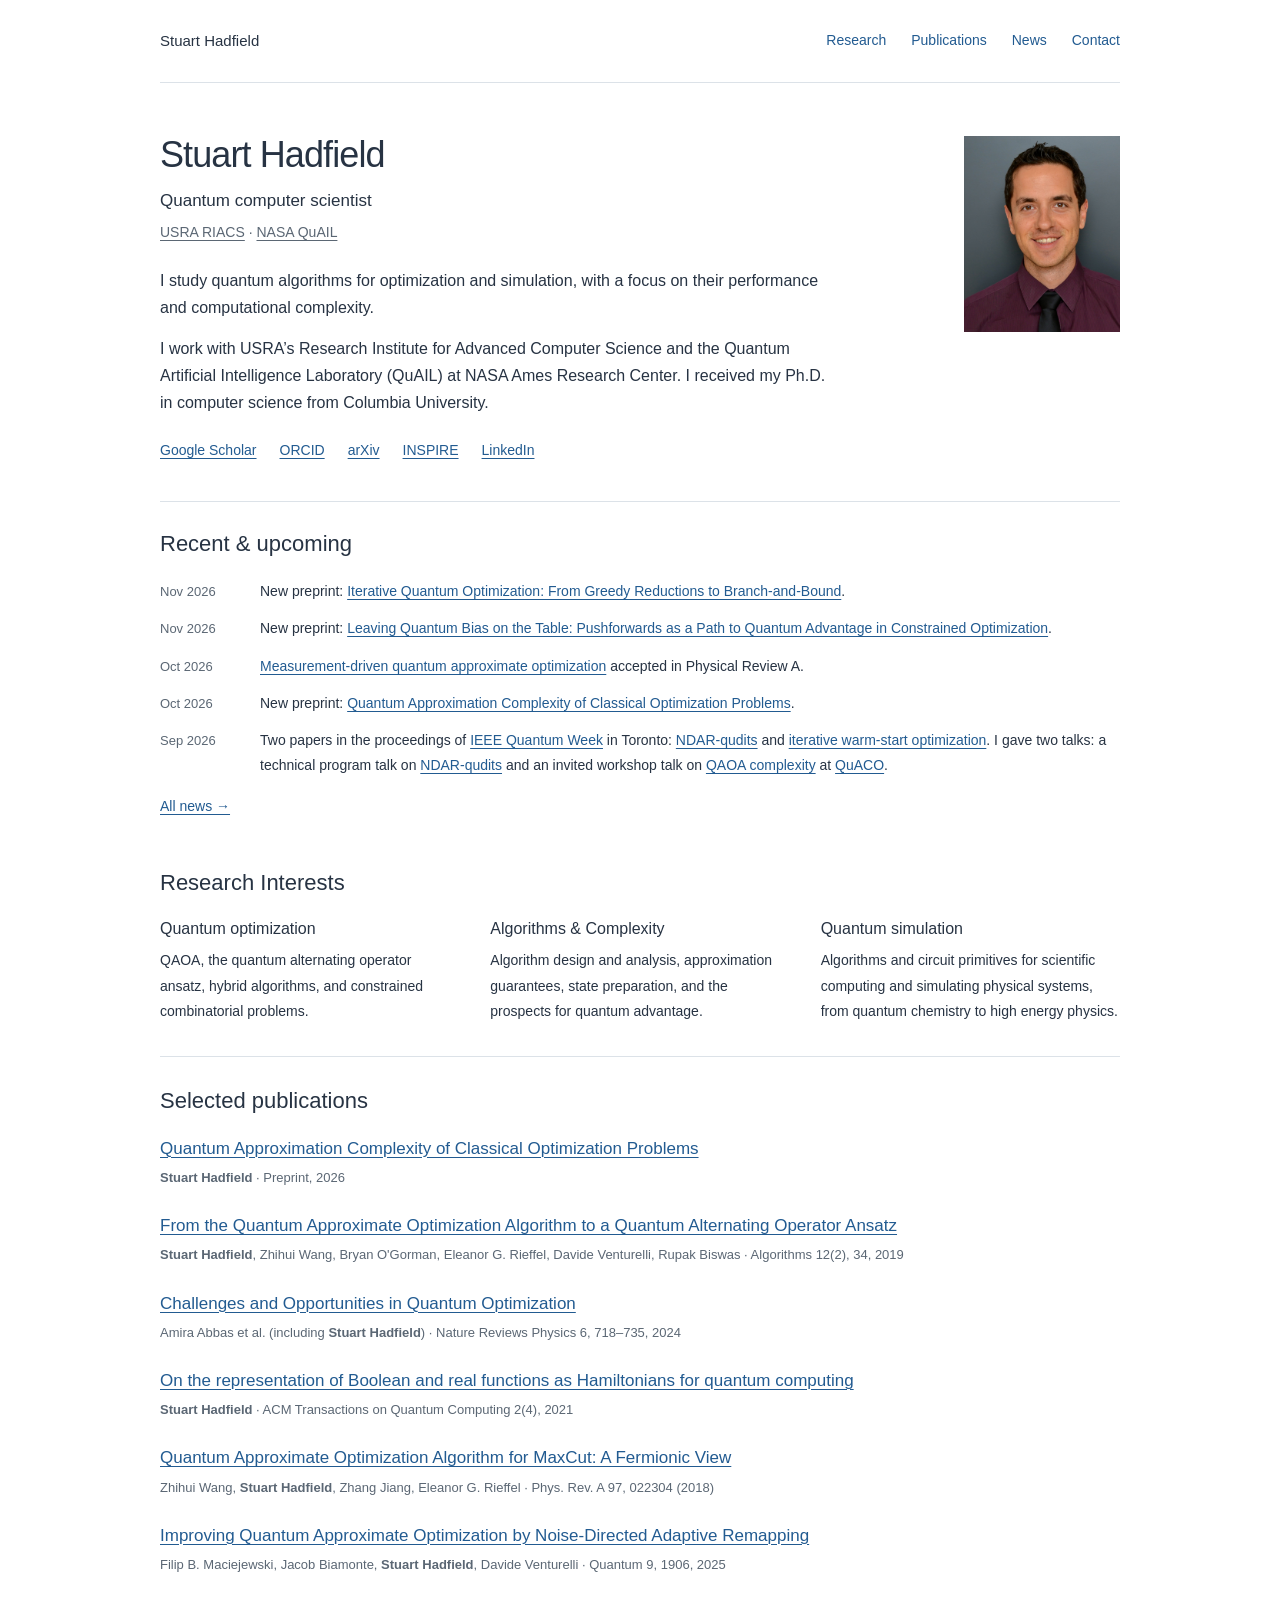
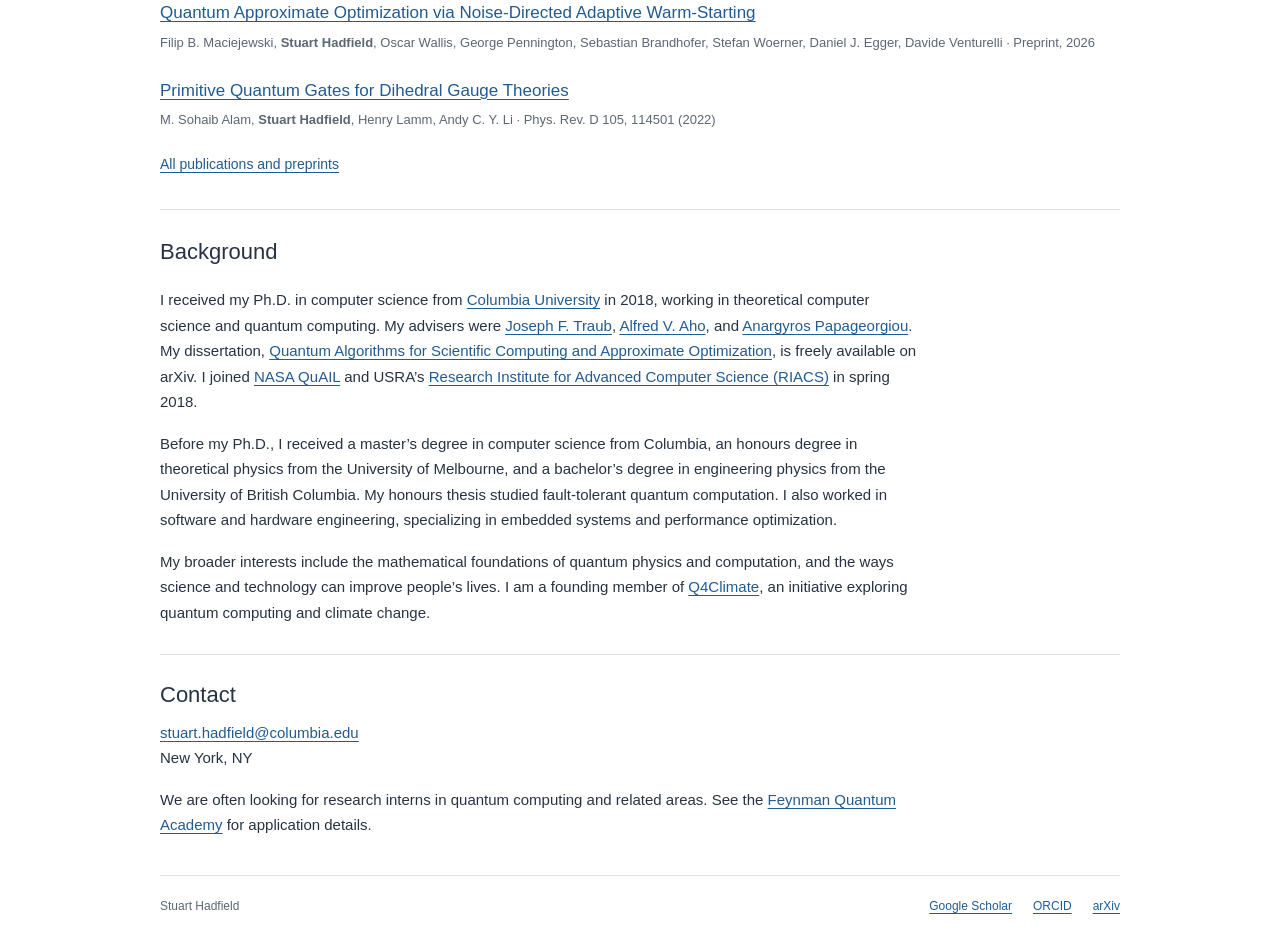
==== commit 75dbb19f: "Add News to the main navigation" ====
--- a/index.html
+++ b/index.html
@@ -30,6 +30,7 @@
   <nav id="primary-nav" aria-label="Main navigation">
     <a href="./#research">Research</a>
     <a href="./publications/">Publications</a>
+    <a href="./news/">News</a>
     <a href="./#contact">Contact</a>
   </nav>
 </header>
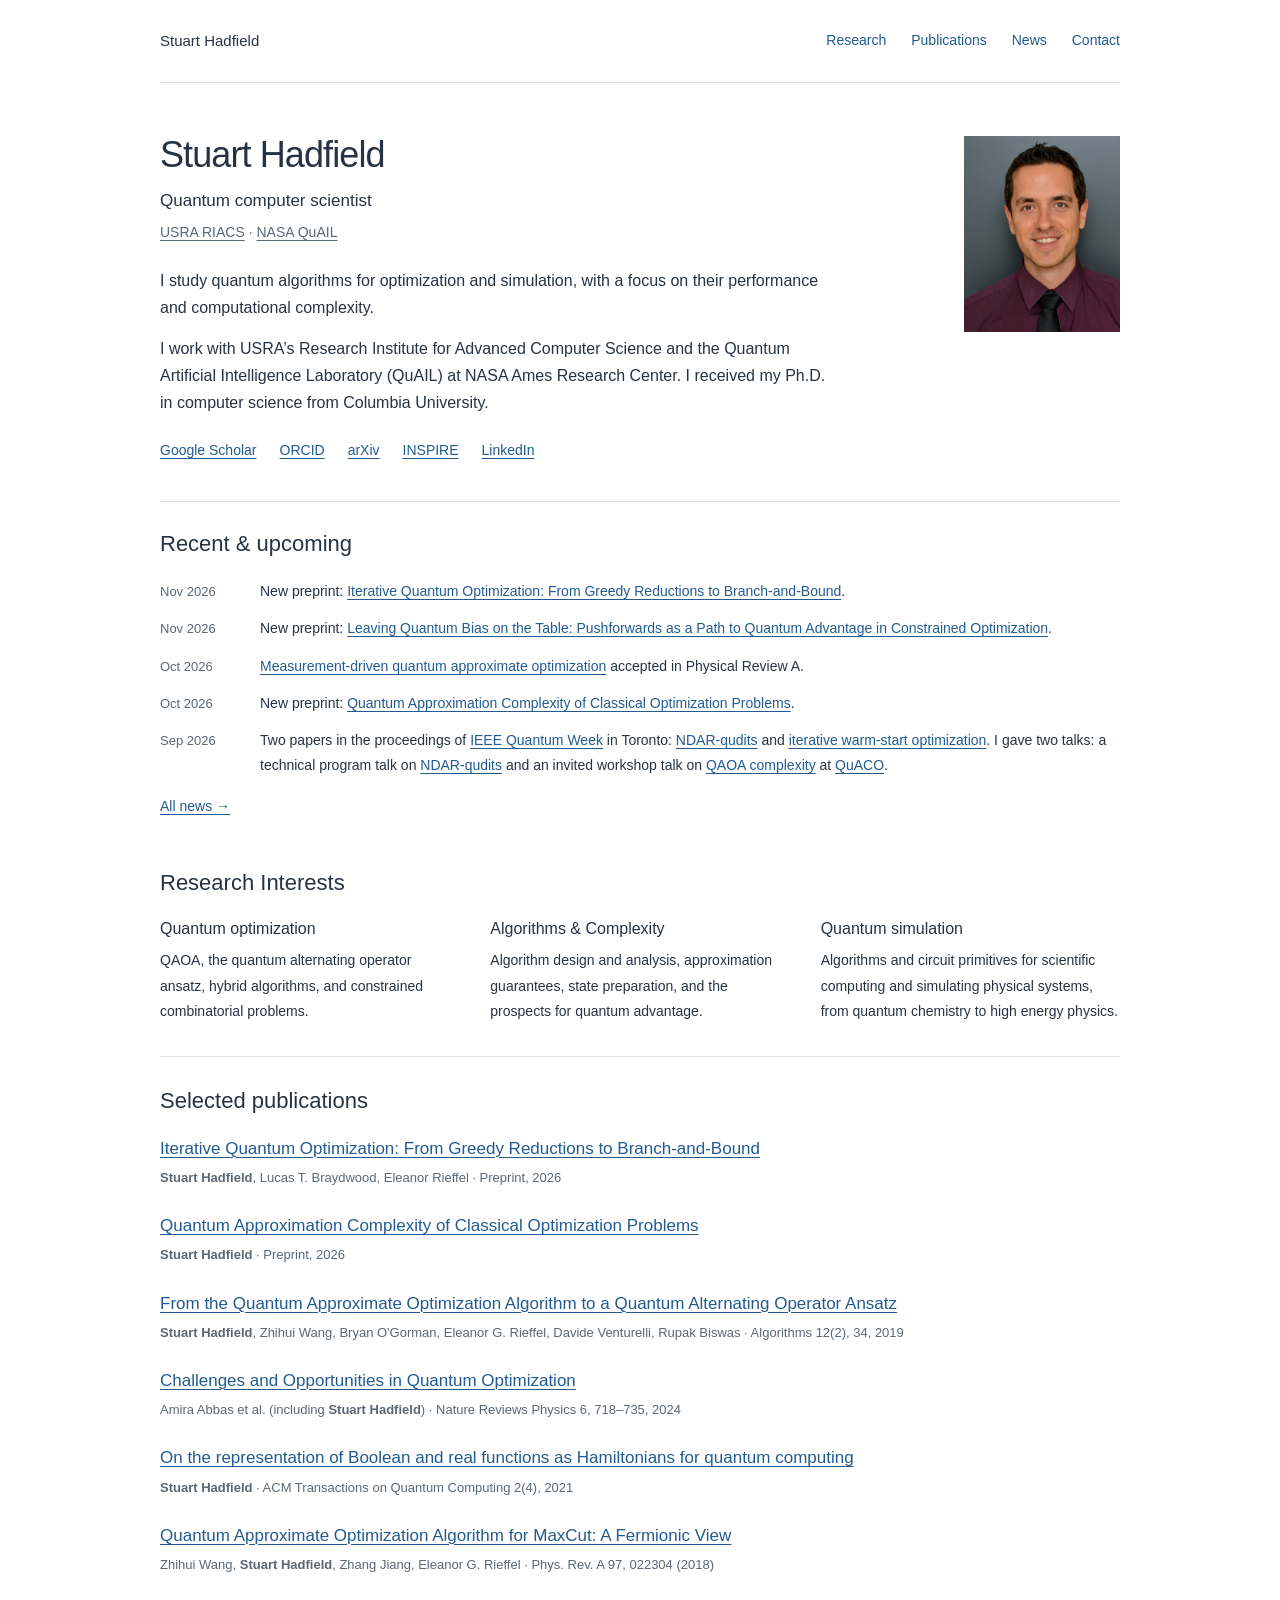
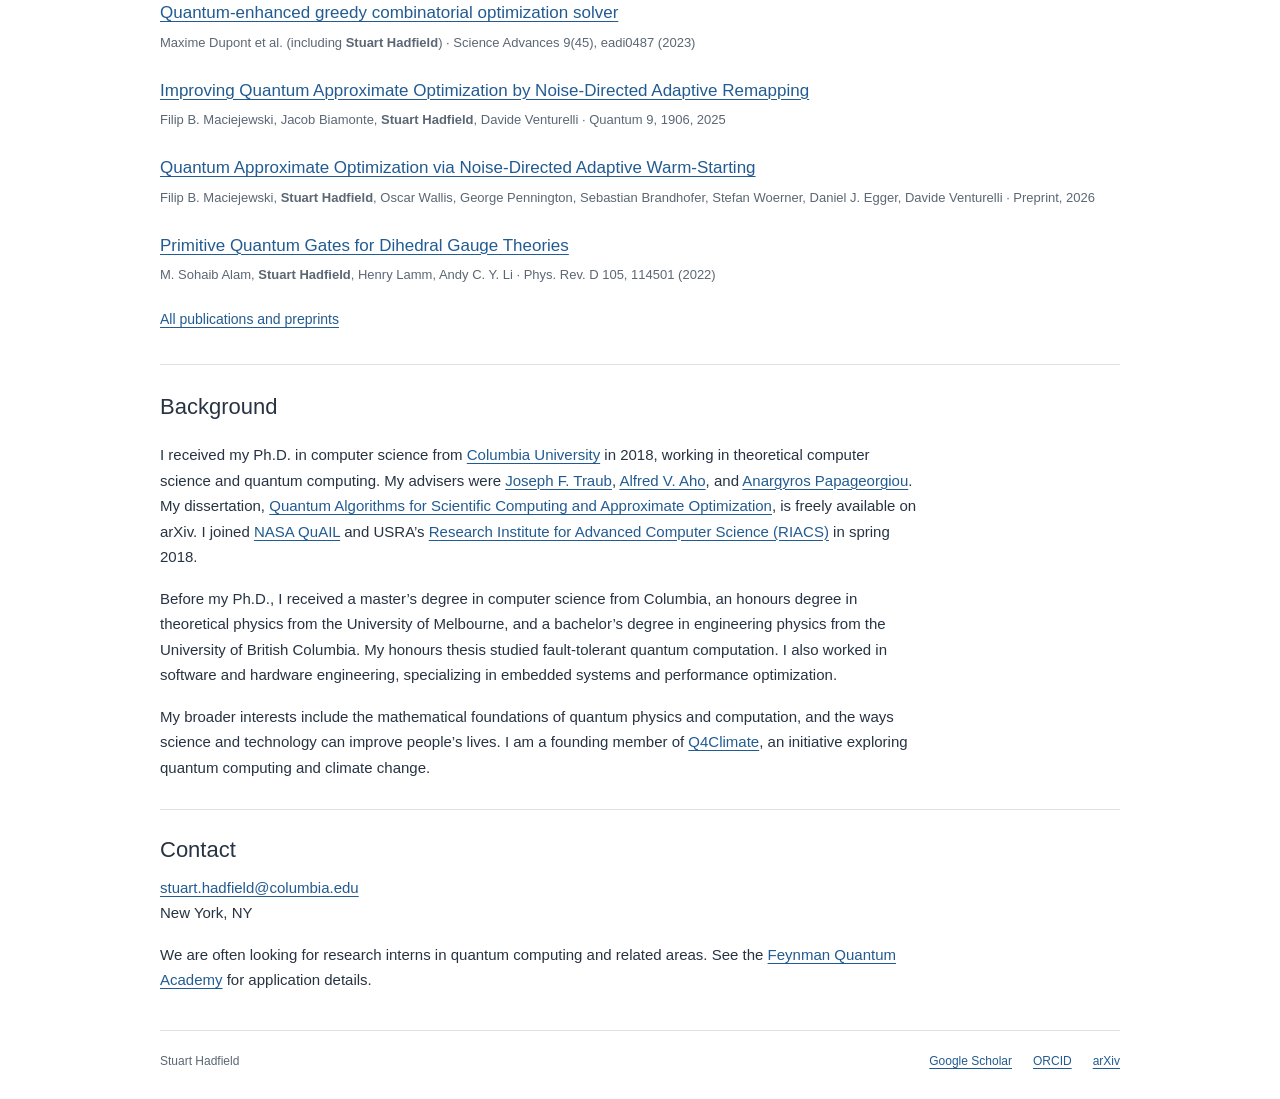
==== commit 7d112d0b: "Feature IQO Tree and the Dupont quantum-enhanced greedy paper" ====
--- a/index.html
+++ b/index.html
@@ -61,6 +61,9 @@
     </div>
   </section>
   <section class="selected-work" aria-labelledby="selected-title"><h2 id="selected-title">Selected publications</h2><ul class="selected-list"><li class="selected-paper">
+  <h3><a href="https://arxiv.org/abs/2611.00678">Iterative Quantum Optimization: From Greedy Reductions to Branch-and-Bound</a></h3>
+  <p class="paper-meta"><strong>Stuart Hadfield</strong>, Lucas T. Braydwood, Eleanor Rieffel · Preprint, 2026</p>
+</li><li class="selected-paper">
   <h3><a href="https://arxiv.org/abs/2610.09584">Quantum Approximation Complexity of Classical Optimization Problems</a></h3>
   <p class="paper-meta"><strong>Stuart Hadfield</strong> · Preprint, 2026</p>
 </li><li class="selected-paper">
@@ -75,6 +78,9 @@
 </li><li class="selected-paper">
   <h3><a href="https://arxiv.org/abs/1706.02998">Quantum Approximate Optimization Algorithm for MaxCut: A Fermionic View</a></h3>
   <p class="paper-meta">Zhihui Wang, <strong>Stuart Hadfield</strong>, Zhang Jiang, Eleanor G. Rieffel · Phys. Rev. A 97, 022304 (2018)</p>
+</li><li class="selected-paper">
+  <h3><a href="https://arxiv.org/abs/2303.05509">Quantum-enhanced greedy combinatorial optimization solver</a></h3>
+  <p class="paper-meta">Maxime Dupont et al. (including <strong>Stuart Hadfield</strong>) · Science Advances 9(45), eadi0487 (2023)</p>
 </li><li class="selected-paper">
   <h3><a href="https://arxiv.org/abs/2404.01412">Improving Quantum Approximate Optimization by Noise-Directed Adaptive Remapping</a></h3>
   <p class="paper-meta">Filip B. Maciejewski, Jacob Biamonte, <strong>Stuart Hadfield</strong>, Davide Venturelli · Quantum 9, 1906, 2025</p>
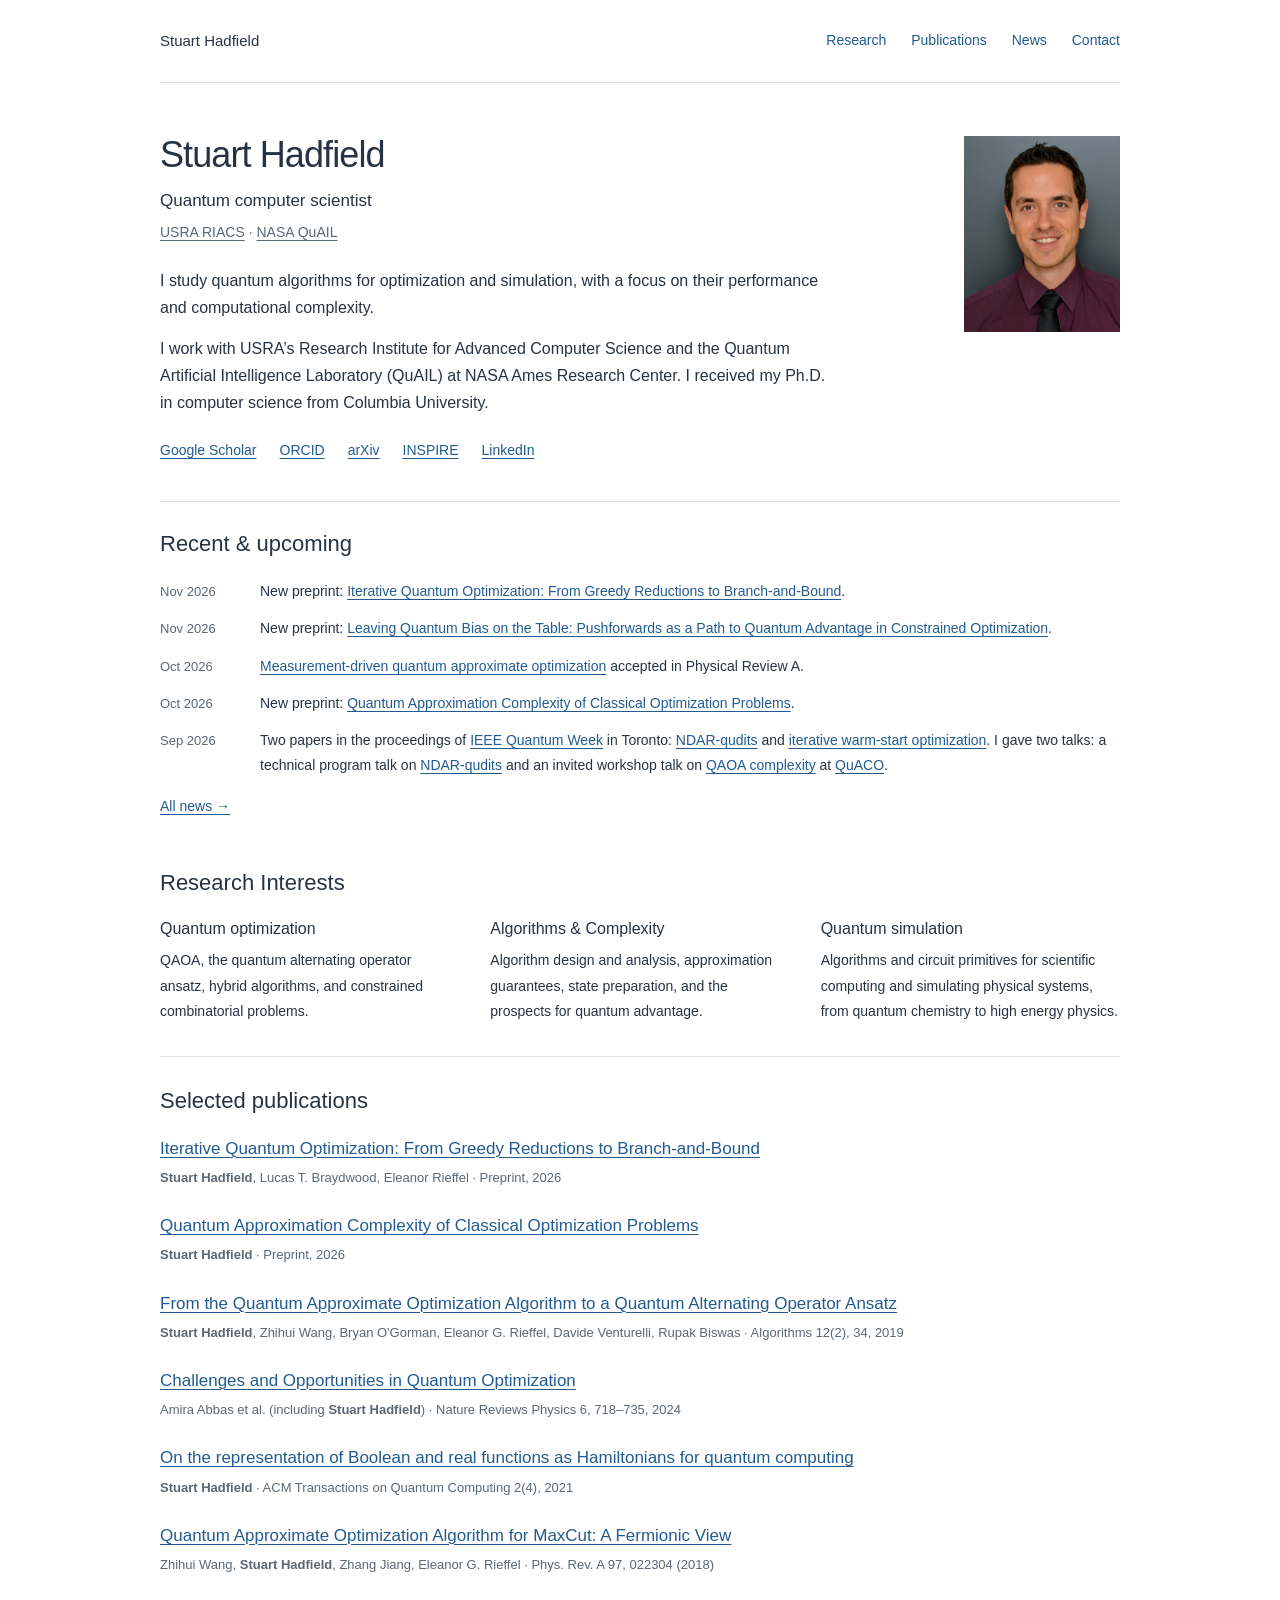
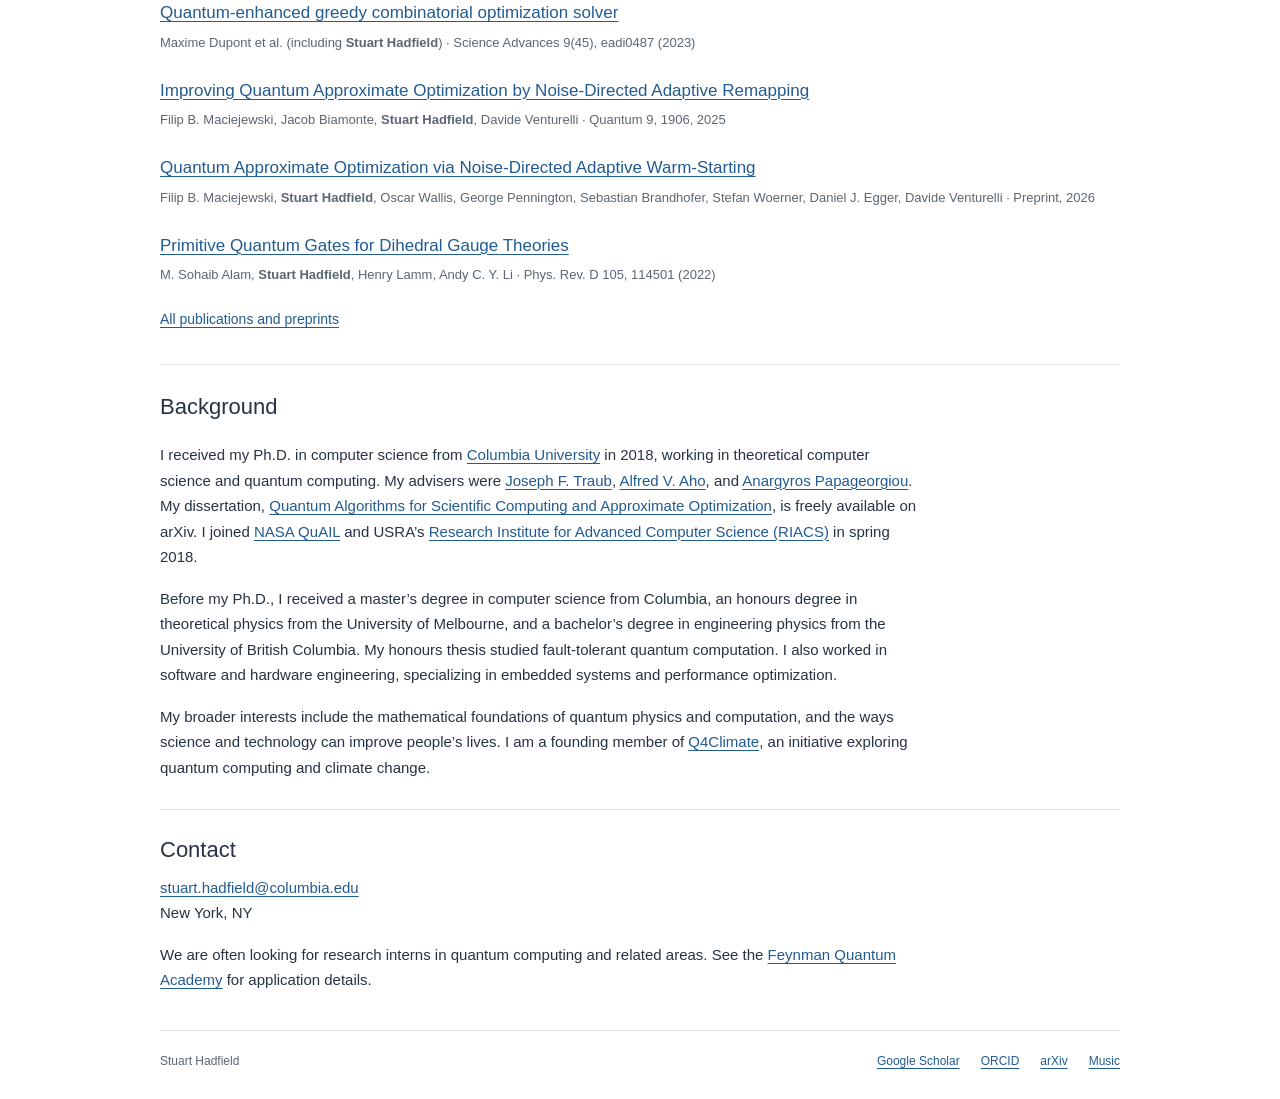
==== commit 039a01e9: "Add a quiet Music page for Ponderosa and a footer link" ====
--- a/index.html
+++ b/index.html
@@ -102,7 +102,7 @@
 </main>
 <footer class="site-footer wrap">
   <span>Stuart Hadfield</span>
-  <div class="footer-links"><a href="https://scholar.google.com/citations?user=0zILLFkAAAAJ">Google Scholar</a><a href="https://orcid.org/0000-0002-4607-3921">ORCID</a><a href="https://arxiv.org/a/hadfield_s_1">arXiv</a></div>
+  <div class="footer-links"><a href="https://scholar.google.com/citations?user=0zILLFkAAAAJ">Google Scholar</a><a href="https://orcid.org/0000-0002-4607-3921">ORCID</a><a href="https://arxiv.org/a/hadfield_s_1">arXiv</a><a href="./music/">Music</a></div>
 </footer>
 <!-- Existing Clicky tracker runs only on the public production hostname. -->
 </body>
--- a/assets/site.css
+++ b/assets/site.css
@@ -13,3 +13,6 @@
 @media(max-width:640px){.recent-updates{padding:24px 0}.updates-list{gap:14px}.updates-list li{grid-template-columns:67px minmax(0,1fr);gap:12px}.updates-list time{font-size:12px}}
 
 .all-news{display:inline-block;margin-top:17px;font-size:14px}.news-archive{padding-bottom:38px}.news-year{padding:0 0 30px}.news-year+.news-year{border-top:1px solid var(--rule);padding-top:28px}.news-year h2{margin-bottom:19px}.news-archive .updates-list{gap:18px}
+
+.music-page{min-height:70vh}.music-album{display:grid;grid-template-columns:320px minmax(0,1fr);align-items:center;gap:44px;padding:34px 0 54px;border-top:1px solid var(--rule)}.album-cover{display:block;position:relative;width:100%;aspect-ratio:1;overflow:hidden;background:#000}.album-cover img{position:absolute;left:50%;top:50%;width:178%;max-width:none;height:auto;transform:translate(-50%,-50%)}.album-meta{font-size:14px;color:var(--muted);margin-bottom:8px}.album-copy h2{font-size:29px;line-height:1.3;margin-bottom:22px;letter-spacing:-.015em}.album-listen{font-size:14px}
+@media(max-width:640px){.music-page{min-height:0}.music-album{grid-template-columns:1fr;gap:25px;padding:27px 0 40px}.album-cover{max-width:320px}.album-copy h2{font-size:25px;margin-bottom:16px}}
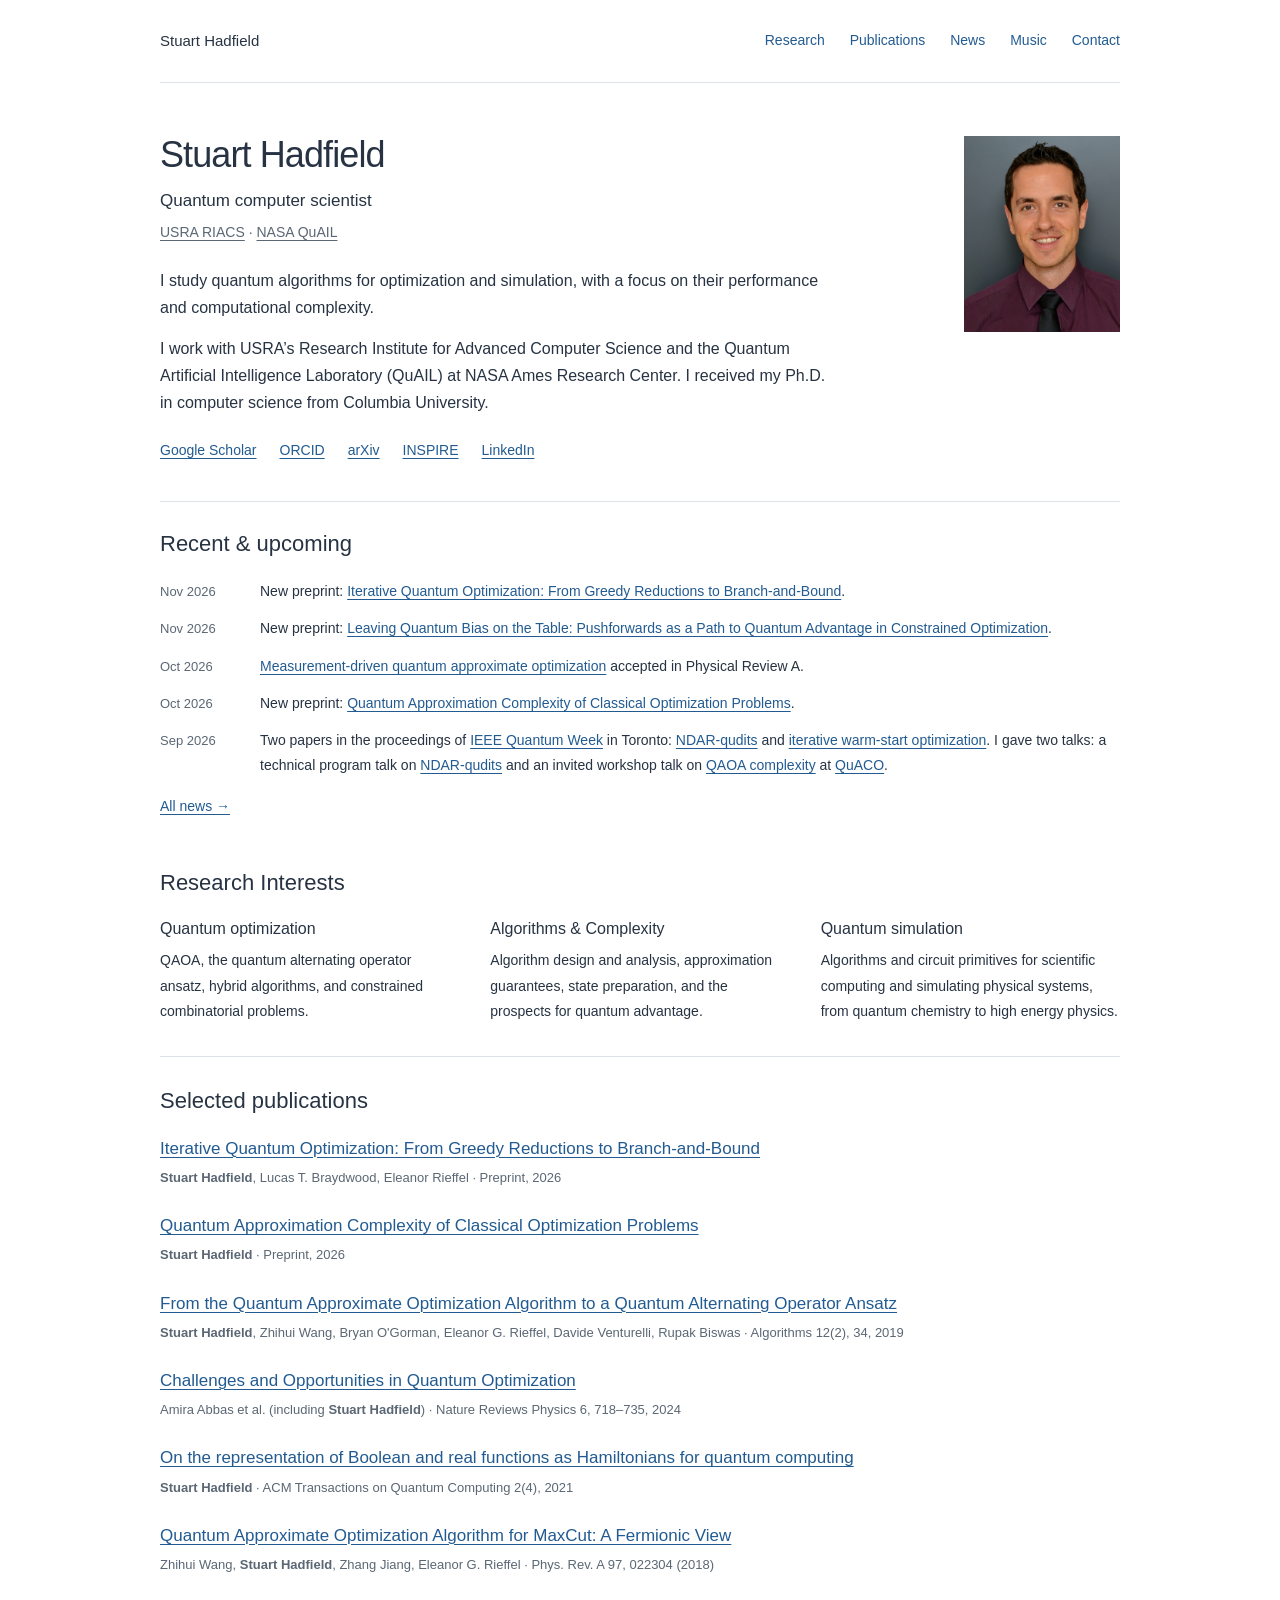
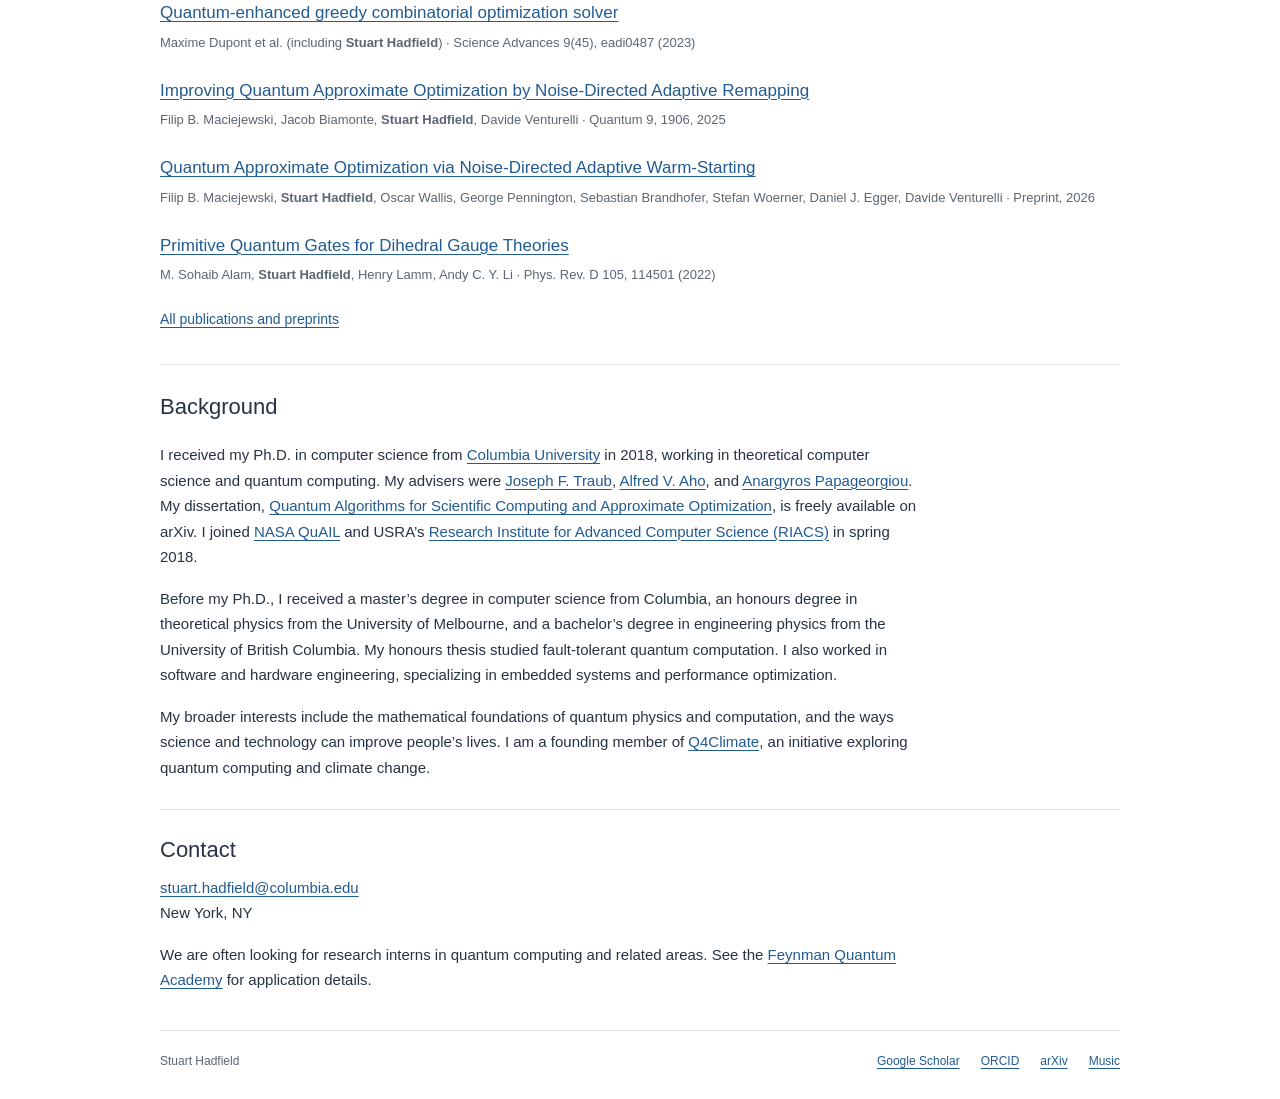
==== commit 85a6f6a2: "Complete Ponderosa music archive, biography, and album players" ====
--- a/index.html
+++ b/index.html
@@ -31,6 +31,7 @@
     <a href="./#research">Research</a>
     <a href="./publications/">Publications</a>
     <a href="./news/">News</a>
+    <a href="./music/">Music</a>
     <a href="./#contact">Contact</a>
   </nav>
 </header>
--- a/assets/site.css
+++ b/assets/site.css
@@ -14,5 +14,7 @@
 
 .all-news{display:inline-block;margin-top:17px;font-size:14px}.news-archive{padding-bottom:38px}.news-year{padding:0 0 30px}.news-year+.news-year{border-top:1px solid var(--rule);padding-top:28px}.news-year h2{margin-bottom:19px}.news-archive .updates-list{gap:18px}
 
-.music-page{min-height:70vh}.music-album{display:grid;grid-template-columns:320px minmax(0,1fr);align-items:center;gap:44px;padding:34px 0 54px;border-top:1px solid var(--rule)}.album-cover{display:block;position:relative;width:100%;aspect-ratio:1;overflow:hidden;background:#000}.album-cover img{position:absolute;left:50%;top:50%;width:178%;max-width:none;height:auto;transform:translate(-50%,-50%)}.album-meta{font-size:14px;color:var(--muted);margin-bottom:8px}.album-copy h2{font-size:29px;line-height:1.3;margin-bottom:22px;letter-spacing:-.015em}.album-listen{font-size:14px}
-@media(max-width:640px){.music-page{min-height:0}.music-album{grid-template-columns:1fr;gap:25px;padding:27px 0 40px}.album-cover{max-width:320px}.album-copy h2{font-size:25px;margin-bottom:16px}}
+.music-page{min-height:70vh}.music-page .page-intro p+p{margin-top:10px}.music-album{padding:34px 0 42px;border-top:1px solid var(--rule)}.music-album-featured{display:grid;grid-template-columns:280px minmax(0,1fr);align-items:start;gap:44px}.album-cover{display:block;position:relative;width:100%;aspect-ratio:1;overflow:hidden;background:#000}.album-cover img{position:absolute;left:50%;top:50%;width:178%;max-width:none;height:auto;transform:translate(-50%,-50%)}.album-meta{font-size:13px;color:var(--muted);margin-bottom:8px}.album-copy h2{font-size:27px;line-height:1.3;margin-bottom:14px;letter-spacing:-.015em}.album-description{max-width:730px;font-size:14px;line-height:1.8}.album-description p+p{margin-top:9px}.album-listen{display:inline-block;margin-top:14px;font-size:14px}.youtube-tracks{list-style:none;counter-reset:song;margin:20px 0 0;padding:0}.youtube-tracks li{counter-increment:song;border-top:1px solid var(--rule)}.youtube-tracks a{display:grid;grid-template-columns:20px minmax(0,1fr) 42px;align-items:baseline;gap:10px;padding:8px 0;font-size:13px;text-decoration:none}.youtube-tracks a:before{content:counter(song,decimal-leading-zero);font-size:11px;color:var(--muted)}.youtube-tracks a:hover span{text-decoration:underline}.youtube-tracks time{color:var(--muted);text-align:right;font-variant-numeric:tabular-nums}.recording-heading{display:flex;justify-content:space-between;align-items:center;gap:24px;margin-bottom:21px}.play-album{flex-shrink:0;border:1px solid #b4bfca;background:var(--page);color:var(--link);padding:8px 16px;font-size:13px}.play-album:hover{background:var(--soft)}.audio-tracks{list-style:none;padding:0;margin:0}.audio-track{display:grid;grid-template-columns:24px minmax(0,1fr) 40px minmax(220px,280px);gap:15px;align-items:center;padding:12px 0;border-top:1px solid var(--rule)}.track-number,.track-duration{font-size:12px;color:var(--muted);font-variant-numeric:tabular-nums}.track-duration{text-align:right}.track-title{font-size:14px;overflow-wrap:anywhere}.audio-track audio{display:block;width:100%;height:40px;min-width:0}.playback-status{color:var(--muted);font-size:13px}.playback-status:not(:empty){margin-top:12px}
+@media(max-width:820px){.music-album-featured{grid-template-columns:230px minmax(0,1fr);gap:30px}.audio-track{grid-template-columns:20px minmax(0,1fr) 36px minmax(210px,250px);gap:12px}}
+@media(max-width:640px){.music-page{min-height:0}.music-album{padding:27px 0 32px}.music-album-featured{grid-template-columns:1fr;gap:25px}.album-cover{max-width:280px}.album-copy h2{font-size:24px;margin-bottom:13px}.album-meta{font-size:12px}.recording-heading{display:block}.play-album{margin-top:15px}.audio-track{grid-template-columns:20px minmax(0,1fr) 40px;gap:7px 12px;padding:14px 0}.audio-track audio{grid-column:1/-1;height:44px}.track-title{font-size:14px}}
+.band-bio{max-width:760px;padding:0 0 30px}.band-bio h2{margin-bottom:12px}.band-bio>p{font-size:15px}.band-bio p+p{margin-top:12px}.band-bio .band-archive{font-size:12px;color:var(--muted)}
